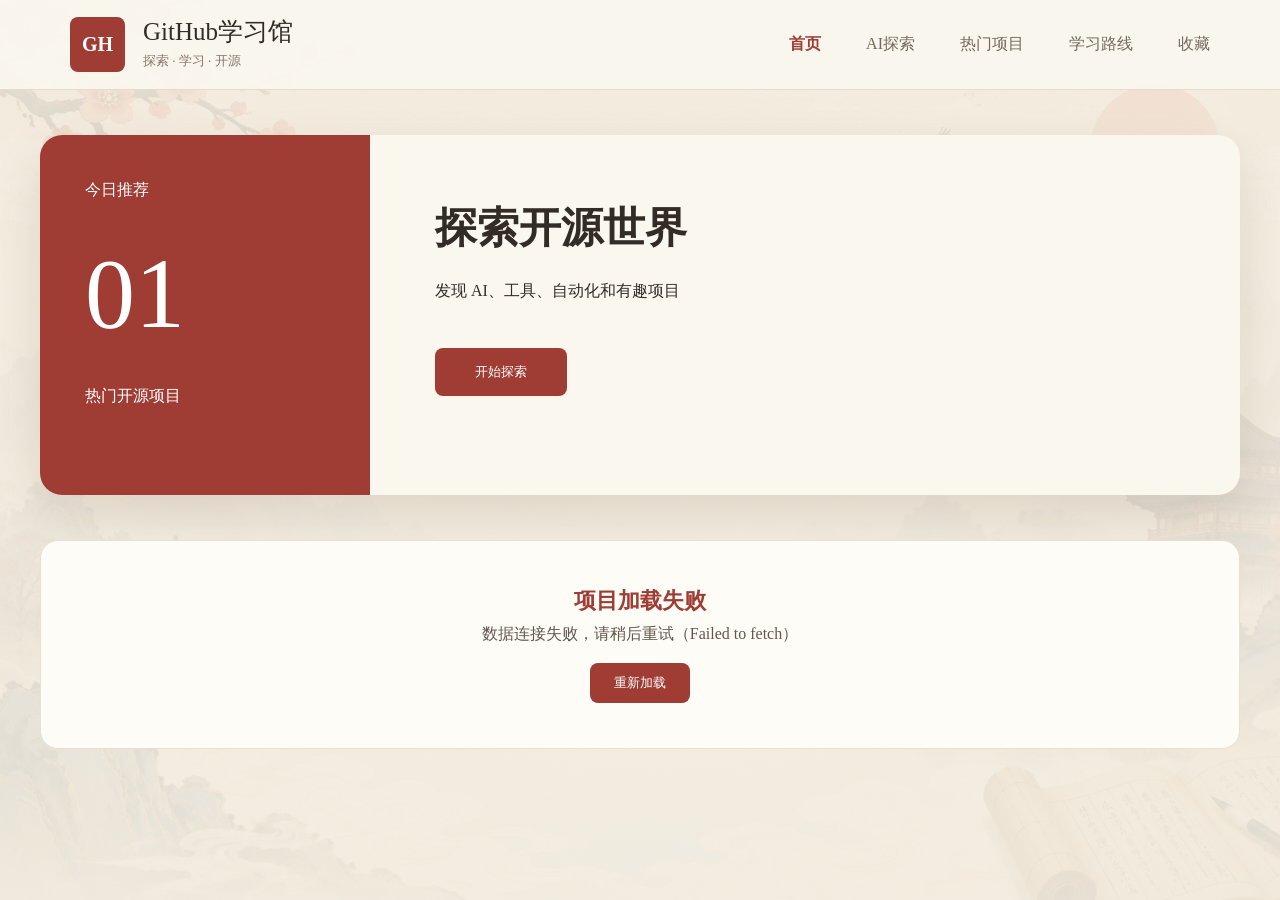
==== frontend/index.html @ 70fd228d "Add files via upload" ====
<!DOCTYPE html>
<html lang="zh-CN">

<head>

<meta charset="UTF-8">

<meta name="viewport" content="width=device-width, initial-scale=1.0">

<title>GitHub学习馆</title>

<link rel="stylesheet" href="style.css">

</head>


<body>


<header class="header">


<div class="brand">


<div class="logo">
GH
</div>


<div>

<h2>
GitHub学习馆
</h2>

<p>
探索 · 学习 · 开源
</p>

</div>


</div>





<nav>


<a class="active">
首页
</a>


<a>
AI探索
</a>



<div class="nav-menu">


<a id="hotBtn">

热门项目

</a>



<div class="dropdown">


<button onclick="filterCategory('AI')">

🤖 AI神器

</button>


<button onclick="filterCategory('Python')">

🐍 Python

</button>


<button onclick="filterCategory('Web')">

🌐 Web

</button>


<button onclick="filterCategory('工具')">

⚙️ 工具

</button>


<button onclick="filterCategory('创意')">

🎨 创意

</button>


<button onclick="showAll()">

🔥 全部

</button>



</div>


</div>




<a>
学习路线
</a>



<a>
收藏
</a>



</nav>


</header>







<!-- 推荐区域 -->


<section class="recommend">


<div class="recommend-left">


<div>

今日推荐

</div>


<div class="topic">

01

</div>


<p>
热门开源项目
</p>


</div>





<div class="recommend-right">


<h1 id="hero-title">

探索开源世界

</h1>


<p id="hero-desc">

发现 AI、工具、自动化和有趣项目

</p>



<button onclick="scrollProjects()">

开始探索

</button>


</div>


</section>









<!-- 项目 -->


<div id="projects">


加载项目中...


</div>






<script src="config.js"></script>
<script src="api-client.js"></script>
<script src="app.js"></script>


</body>

</html>
---- frontend/style.css ----
*{
box-sizing:border-box;
}


body{

margin:0;

background:

linear-gradient(
rgba(244,239,228,.88),
rgba(244,239,228,.92)
),

url("./chinese-bg.png");

background-size:cover;

background-attachment:fixed;

font-family:

"Microsoft YaHei",
serif;

color:#332b26;

}



/* 顶部 */


.header{

height:90px;

background:rgba(250,247,239,.95);

display:flex;

align-items:center;

justify-content:space-between;

padding:0 70px;

border-bottom:1px solid #e5dccb;

}




.brand{

display:flex;

align-items:center;

gap:18px;

}



.logo{

width:55px;

height:55px;

background:#9f3d35;

color:white;

display:flex;

align-items:center;

justify-content:center;

border-radius:8px;

font-weight:bold;

font-size:20px;

}




.brand h2{

margin:0;

font-size:25px;

font-weight:500;

}



.brand p{

margin:4px 0;

color:#87786a;

font-size:13px;

}





/* 导航 */


nav{

display:flex;

align-items:center;

gap:45px;

}



nav a{

text-decoration:none;

color:#75695d;

cursor:pointer;

font-size:16px;

}



nav a.active{

color:#9f3d35;

font-weight:bold;

}





/* 热门菜单 */


.nav-menu{

position:relative;

}



.dropdown{

position:absolute;

top:35px;

left:50%;

transform:translateX(-50%);

width:170px;

background:#faf7ef;

border-radius:12px;

padding:12px;

box-shadow:

0 15px 40px rgba(0,0,0,.15);

display:none;

z-index:99;

}



.nav-menu:hover .dropdown{

display:block;

}



.dropdown button{

width:100%;

border:0;

background:none;

padding:12px;

text-align:left;

cursor:pointer;

font-size:15px;

border-radius:8px;

}



.dropdown button:hover{

background:#9f3d35;

color:white;

}







/* 推荐大卡 */


.recommend{

max-width:1200px;

height:360px;

margin:45px auto;

display:flex;

background:#faf7ef;

border-radius:22px;

overflow:hidden;

box-shadow:

0 20px 50px rgba(70,40,20,.12);

}



.recommend-left{

width:330px;

background:#9f3d35;

color:white;

padding:45px;

}



.topic{

font-size:100px;

font-family:Georgia;

margin:35px 0;

}



.recommend-right{

flex:1;

padding:65px;

}



.recommend-right h1{

font-size:42px;

margin:0 0 25px;

}



.recommend-right button{

margin-top:30px;

padding:15px 40px;

background:#9f3d35;

color:white;

border:0;

border-radius:8px;

cursor:pointer;

}







/* 项目区域 */


#projects{

max-width:1200px;

margin:40px auto;

display:grid;

grid-template-columns:repeat(3,1fr);

gap:28px;

}





/* 卡片 */


.card{

height:430px;

background:rgba(255,253,248,.96);

border-radius:20px;

padding:28px;

border:1px solid #eadfce;

display:flex;

flex-direction:column;

box-shadow:

0 10px 35px rgba(70,40,20,.08);

}



.card h2{

color:#9f3d35;

font-size:24px;

margin-top:0;

}



.card h3{

font-size:17px;

margin:18px 0 8px;

}



.card p{

font-size:14px;

line-height:1.8;

color:#62574d;

height:65px;

overflow:hidden;

}





.tags{

min-height:45px;

}



.tags span{

display:inline-block;

background:#eee1cc;

padding:5px 12px;

border-radius:20px;

margin:3px;

font-size:12px;

}





.card-buttons{

margin-top:auto;

display:flex;

gap:10px;

}





.card-buttons a,

.card-buttons button{


height:42px;

flex:1;

display:flex;

align-items:center;

justify-content:center;

border-radius:8px;

text-decoration:none;

border:0;

cursor:pointer;

font-size:14px;

}



.card-buttons a{

background:#332b26;

color:white;

}



.card-buttons button{

background:#9f3d35;

color:white;

}

.card-buttons button.saved{
background:#7b6a53;
}

.state-card{
grid-column:1/-1;
background:rgba(255,253,248,.96);
border:1px solid #eadfce;
border-radius:18px;
padding:45px;
text-align:center;
color:#62574d;
}

.state-card b{display:block;font-size:22px;color:#9f3d35;margin-bottom:8px}
.state-card p{height:auto;margin:8px 0;overflow:visible}
.state-card button{border:0;background:#9f3d35;color:white;padding:11px 24px;border-radius:8px;cursor:pointer;margin-top:10px}
.state-card a{color:#9f3d35}

/* 项目详情：沿用首页颜色与卡片语言，不改变首页布局 */
.detail-container{max-width:1120px;margin:42px auto 80px;padding:0 20px}
.detail-card{background:rgba(255,253,248,.97);border:1px solid #eadfce;border-radius:22px;box-shadow:0 20px 55px rgba(70,40,20,.11);overflow:hidden}
.detail-title{padding:38px 46px;background:linear-gradient(120deg,#9f3d35,#7d302a);color:white;display:flex;align-items:flex-end;justify-content:space-between;gap:28px}
.detail-title small{font-size:12px;letter-spacing:.22em;color:#eed6c8}
.detail-title h1{font-size:38px;margin:8px 0 0;font-weight:600}
.detail-title .tags{min-height:0;text-align:right}
.detail-title .tags span{background:rgba(255,255,255,.15);color:white;border:1px solid rgba(255,255,255,.2)}
.detail-card>section{padding:30px 46px;border-bottom:1px solid #eadfce}
.detail-card section h2{font-size:20px;margin:0 0 14px;color:#43372f}
.detail-card section p,.detail-card li{font-size:14px;line-height:1.9;color:#66594e}
.detail-card ul{margin:0;padding-left:22px}
.detail-tags{display:flex;flex-wrap:wrap;gap:8px}
.detail-tags span{padding:7px 14px;border-radius:20px;background:#eee1cc;color:#745f4d;font-size:13px}
.detail-columns{display:grid;grid-template-columns:1fr 1fr;border-bottom:1px solid #eadfce}
.detail-columns section{padding:30px 46px}
.detail-columns section:first-child{border-right:1px solid #eadfce}
.guide-section{background:#f6efe2}
.section-head{display:flex;justify-content:space-between;align-items:center;gap:20px;margin-bottom:20px}
.section-head small{color:#9f3d35;letter-spacing:.18em;font-size:11px}
.section-head h2{margin:5px 0 0!important}
.section-head>span{background:#332b26;color:white;padding:8px 14px;border-radius:18px;font-size:12px}
.guide-grid{display:grid;grid-template-columns:1fr 1fr;gap:12px}
.guide-grid article{background:#fffdf8;border:1px solid #e7d9c5;border-radius:12px;padding:18px}
.guide-grid b{display:flex;align-items:center;gap:9px;color:#9f3d35;font-size:15px}
.guide-grid b i{font-style:normal;width:28px;height:28px;border-radius:50%;display:grid;place-items:center;background:#9f3d35;color:white;font-size:10px}
.guide-grid p{font-size:13px!important;line-height:1.75!important;margin:10px 0 0}
.value-section>div{display:flex;gap:12px;margin-top:18px}
.value-section>div span{padding:10px 14px;background:#eee1cc;border-radius:10px;font-size:12px;color:#66594e}
.value-section>div b{display:block;margin-top:5px;color:#9f3d35}
.detail-buttons{display:flex;justify-content:flex-end;gap:12px;padding:26px 46px}
.detail-buttons a{min-width:170px;height:46px;display:flex;align-items:center;justify-content:center;text-decoration:none;border-radius:9px;background:#332b26;color:white;font-size:14px}
.detail-buttons a.primary-link{background:#9f3d35}







/* 手机 */

@media(max-width:900px){


.header{

padding:0 20px;

}



nav{

display:none;

}



.recommend{

margin:20px;

display:block;

height:auto;

}



.recommend-left{

width:100%;

}



#projects{

grid-template-columns:1fr;

margin:20px;

}

.detail-container{margin-top:20px;padding:0 14px}
.detail-title{padding:28px 22px;display:block}
.detail-title h1{font-size:29px}
.detail-title .tags{text-align:left;margin-top:18px}
.detail-card>section,.detail-columns section{padding:24px 22px}
.detail-columns{grid-template-columns:1fr}
.detail-columns section:first-child{border-right:0;border-bottom:1px solid #eadfce}
.guide-grid{grid-template-columns:1fr}
.section-head{align-items:flex-start}
.value-section>div{display:grid;grid-template-columns:1fr 1fr}
.detail-buttons{padding:22px;display:grid;grid-template-columns:1fr}
.detail-buttons a{width:100%}


}
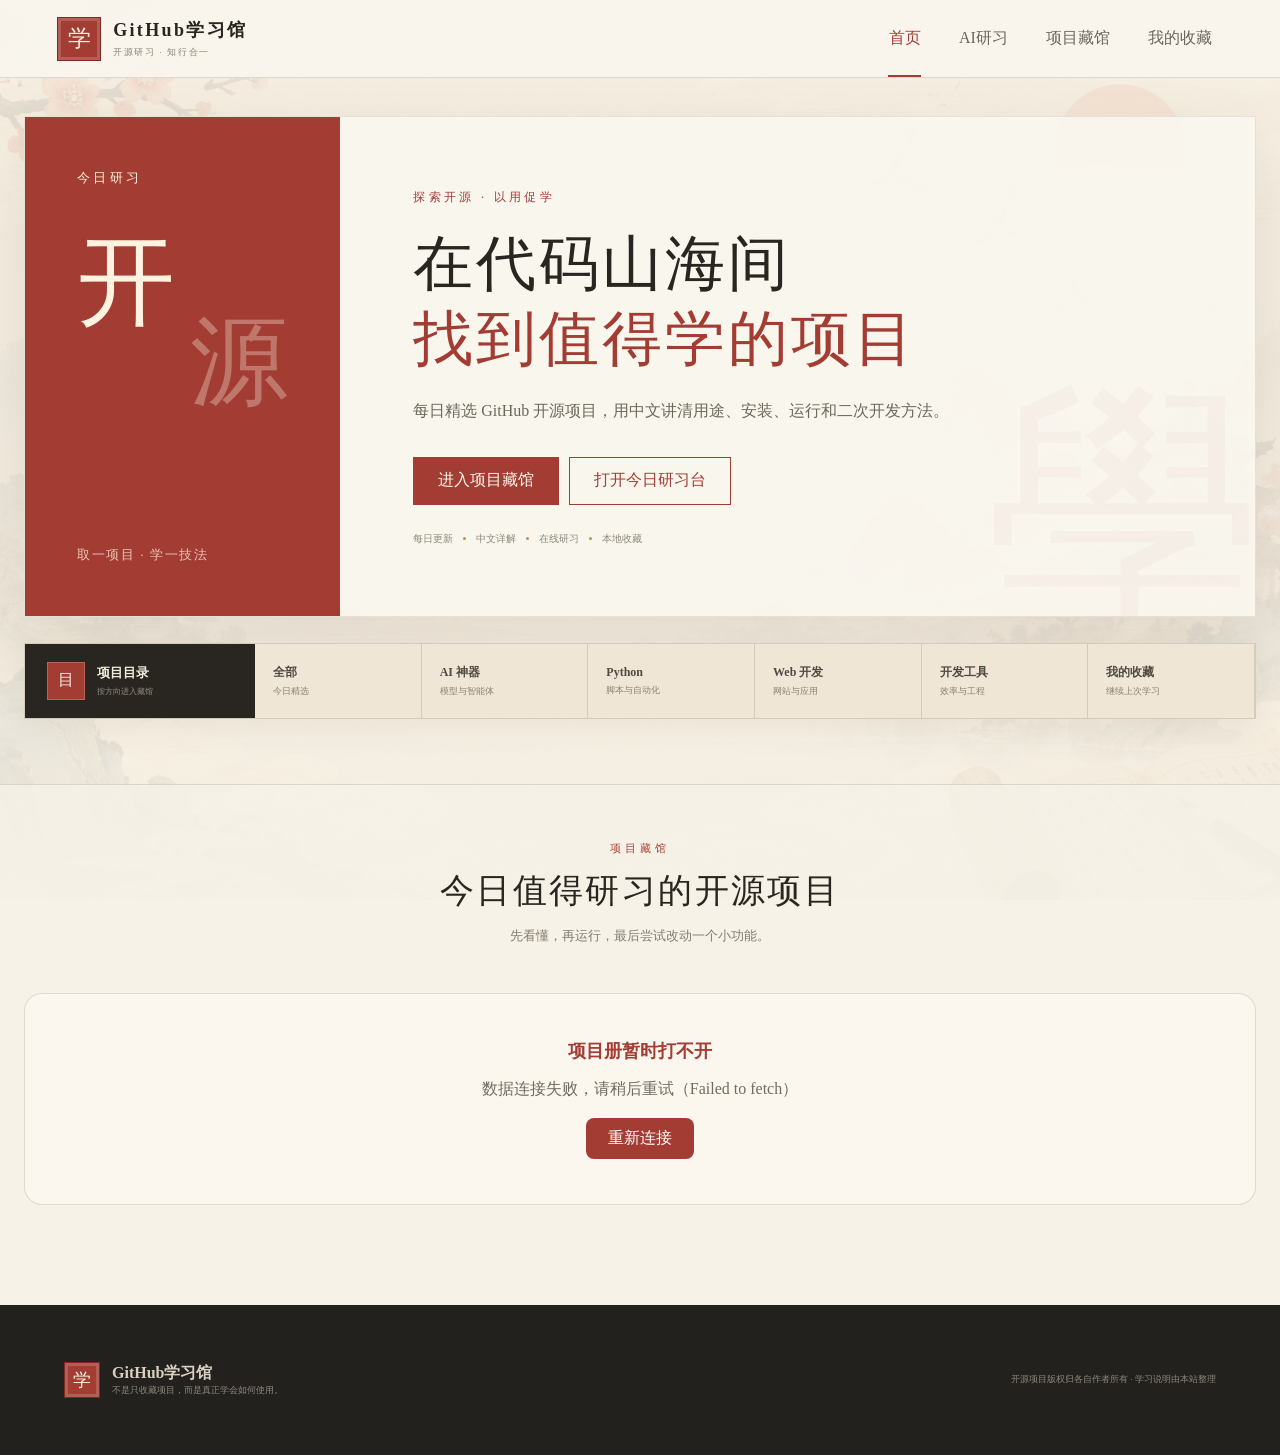
==== commit ad220c6e: "Add files via upload" ====
--- a/frontend/index.html
+++ b/frontend/index.html
@@ -1,247 +1,71 @@
 <!DOCTYPE html>
 <html lang="zh-CN">
+<head>
+  <meta charset="UTF-8">
+  <meta name="viewport" content="width=device-width,initial-scale=1,viewport-fit=cover">
+  <meta name="theme-color" content="#f5efe2">
+  <title>GitHub学习馆 · 开源研习书院</title>
+  <link rel="stylesheet" href="style.css">
+</head>
+<body class="academy-home">
+  <header class="academy-header">
+    <button class="academy-brand" onclick="window.scrollTo({top:0,behavior:'smooth'})">
+      <span class="seal">学</span><span><b>GitHub学习馆</b><small>开源研习 · 知行合一</small></span>
+    </button>
+    <nav class="academy-nav">
+      <button class="active" onclick="showAll()">首页</button>
+      <button onclick="filterCategory('AI')">AI研习</button>
+      <button onclick="scrollProjects()">项目藏馆</button>
+      <button onclick="showFavorites()">我的收藏</button>
+    </nav>
+    <button class="mobile-catalog" onclick="toggleMobileMenu()" aria-label="打开目录">☰</button>
+  </header>
+  <div class="mobile-catalog-panel" id="mobile-menu">
+    <button onclick="showAll();toggleMobileMenu(false)">全部项目</button>
+    <button onclick="filterCategory('AI');toggleMobileMenu(false)">AI 研习</button>
+    <button onclick="filterCategory('Python');toggleMobileMenu(false)">Python</button>
+    <button onclick="filterCategory('Web');toggleMobileMenu(false)">Web 开发</button>
+    <button onclick="showFavorites();toggleMobileMenu(false)">我的收藏</button>
+  </div>
 
-<head>
+  <main>
+    <section class="academy-hero">
+      <div class="hero-seal-panel"><span>今日研习</span><strong>开</strong><b>源</b><small>取一项目 · 学一技法</small></div>
+      <div class="hero-main">
+        <span class="hero-kicker">探索开源 · 以用促学</span>
+        <h1 id="hero-title">在代码山海间<br><em>找到值得学的项目</em></h1>
+        <p id="hero-desc">每日精选 GitHub 开源项目，用中文讲清用途、安装、运行和二次开发方法。</p>
+        <div class="hero-actions"><button class="primary-ink" onclick="scrollProjects()">进入项目藏馆</button><button class="paper-button" onclick="openFirstLab()">打开今日研习台</button></div>
+        <div class="hero-marks"><span>每日更新</span><i></i><span>中文详解</span><i></i><span>在线研习</span><i></i><span>本地收藏</span></div>
+      </div>
+    </section>
 
-<meta charset="UTF-8">
+    <section class="study-ribbon" aria-label="项目分类">
+      <div><span class="mini-seal">目</span><p><b>项目目录</b><small>按方向进入藏馆</small></p></div>
+      <button onclick="showAll()"><b>全部</b><small>今日精选</small></button>
+      <button onclick="filterCategory('AI')"><b>AI 神器</b><small>模型与智能体</small></button>
+      <button onclick="filterCategory('Python')"><b>Python</b><small>脚本与自动化</small></button>
+      <button onclick="filterCategory('Web')"><b>Web 开发</b><small>网站与应用</small></button>
+      <button onclick="filterCategory('工具')"><b>开发工具</b><small>效率与工程</small></button>
+      <button onclick="showFavorites()"><b>我的收藏</b><small>继续上次学习</small></button>
+    </section>
 
-<meta name="viewport" content="width=device-width, initial-scale=1.0">
+    <section class="collection-section" id="collection">
+      <header class="collection-heading"><span>项目藏馆</span><h2>今日值得研习的开源项目</h2><p id="collection-note">先看懂，再运行，最后尝试改动一个小功能。</p></header>
+      <div id="projects"><div class="state-card"><b>正在打开今日项目册…</b><p>正在连接开源数据。</p></div></div>
+    </section>
+  </main>
 
-<title>GitHub学习馆</title>
+  <footer class="academy-footer"><div><span class="seal small">学</span><p><b>GitHub学习馆</b><small>不是只收藏项目，而是真正学会如何使用。</small></p></div><p>开源项目版权归各自作者所有 · 学习说明由本站整理</p></footer>
 
-<link rel="stylesheet" href="style.css">
+  <div class="lab-backdrop" id="lab" hidden>
+    <section class="study-lab" role="dialog" aria-modal="true" aria-labelledby="lab-title">
+      <header><div><small>知行合一 · 在线研习台</small><h2 id="lab-title">项目研习</h2></div><button onclick="closeLab()" aria-label="关闭">×</button></header>
+      <nav class="lab-tabs"><button class="active" data-tab="preview" onclick="switchLabTab(this)">在线体验</button><button data-tab="guide" onclick="switchLabTab(this)">运行指南</button><button data-tab="notes" onclick="switchLabTab(this)">学习笔记</button></nav>
+      <div class="lab-body" id="lab-body"></div>
+    </section>
+  </div>
 
-</head>
-
-
-<body>
-
-
-<header class="header">
-
-
-<div class="brand">
-
-
-<div class="logo">
-GH
-</div>
-
-
-<div>
-
-<h2>
-GitHub学习馆
-</h2>
-
-<p>
-探索 · 学习 · 开源
-</p>
-
-</div>
-
-
-</div>
-
-
-
-
-
-<nav>
-
-
-<a class="active">
-首页
-</a>
-
-
-<a>
-AI探索
-</a>
-
-
-
-<div class="nav-menu">
-
-
-<a id="hotBtn">
-
-热门项目
-
-</a>
-
-
-
-<div class="dropdown">
-
-
-<button onclick="filterCategory('AI')">
-
-🤖 AI神器
-
-</button>
-
-
-<button onclick="filterCategory('Python')">
-
-🐍 Python
-
-</button>
-
-
-<button onclick="filterCategory('Web')">
-
-🌐 Web
-
-</button>
-
-
-<button onclick="filterCategory('工具')">
-
-⚙️ 工具
-
-</button>
-
-
-<button onclick="filterCategory('创意')">
-
-🎨 创意
-
-</button>
-
-
-<button onclick="showAll()">
-
-🔥 全部
-
-</button>
-
-
-
-</div>
-
-
-</div>
-
-
-
-
-<a>
-学习路线
-</a>
-
-
-
-<a>
-收藏
-</a>
-
-
-
-</nav>
-
-
-</header>
-
-
-
-
-
-
-
-<!-- 推荐区域 -->
-
-
-<section class="recommend">
-
-
-<div class="recommend-left">
-
-
-<div>
-
-今日推荐
-
-</div>
-
-
-<div class="topic">
-
-01
-
-</div>
-
-
-<p>
-热门开源项目
-</p>
-
-
-</div>
-
-
-
-
-
-<div class="recommend-right">
-
-
-<h1 id="hero-title">
-
-探索开源世界
-
-</h1>
-
-
-<p id="hero-desc">
-
-发现 AI、工具、自动化和有趣项目
-
-</p>
-
-
-
-<button onclick="scrollProjects()">
-
-开始探索
-
-</button>
-
-
-</div>
-
-
-</section>
-
-
-
-
-
-
-
-
-
-<!-- 项目 -->
-
-
-<div id="projects">
-
-
-加载项目中...
-
-
-</div>
-
-
-
-
-
-
-<script src="config.js"></script>
-<script src="api-client.js"></script>
-<script src="app.js"></script>
-
-
+  <script src="config.js"></script><script src="api-client.js"></script><script src="app.js"></script>
 </body>
-
 </html>
--- a/frontend/style.css
+++ b/frontend/style.css
@@ -1,6 +1,15 @@
 *{
 box-sizing:border-box;
 }
+
+/* V3 · 开源研习书院（首页重设计） */
+.academy-home{--academy-red:#a33d34;--academy-ink:#292621;--academy-gold:#bd8d4f;--academy-line:rgba(83,65,42,.16);background:linear-gradient(rgba(247,242,231,.88),rgba(247,242,231,.94)),url("./chinese-bg.png") center/cover fixed;color:var(--academy-ink);font-family:"Noto Serif SC","Songti SC","Microsoft YaHei",serif}.academy-home button,.academy-home textarea{font:inherit}.academy-header{height:78px;padding:0 max(4vw,28px);display:flex;align-items:center;justify-content:space-between;position:sticky;top:0;z-index:30;background:rgba(249,246,238,.93);backdrop-filter:blur(16px);border-bottom:1px solid var(--academy-line)}.academy-brand{border:0;background:none;display:flex;align-items:center;gap:12px;text-align:left;color:var(--academy-ink);cursor:pointer}.seal{width:44px;height:44px;display:grid;place-items:center;background:var(--academy-red);color:#fff3dd;border:1px solid #7f2924;box-shadow:inset 0 0 0 3px rgba(255,255,255,.17);font-size:23px}.seal.small{width:36px;height:36px;font-size:18px}.academy-brand b,.academy-brand small{display:block}.academy-brand b{font-size:18px;letter-spacing:.13em}.academy-brand small{font-size:9px;color:#8b8173;letter-spacing:.18em;margin-top:4px}.academy-nav{display:flex;gap:4px}.academy-nav button{height:77px;padding:0 17px;border:0;background:none;color:#6c665d;cursor:pointer;position:relative}.academy-nav button:hover,.academy-nav button.active{color:var(--academy-red)}.academy-nav button.active:after{content:"";position:absolute;bottom:0;left:25%;right:25%;height:2px;background:var(--academy-red)}.mobile-catalog{display:none;width:42px;height:42px;border:1px solid var(--academy-line);background:#fbf7ef;font-size:20px}.mobile-catalog-panel{display:none}
+.academy-hero{width:min(1420px,calc(100% - 48px));min-height:480px;margin:38px auto 26px;display:grid;grid-template-columns:315px minmax(0,1fr);background:rgba(250,247,239,.92);border:1px solid rgba(92,70,40,.12);box-shadow:0 24px 70px rgba(66,48,26,.12);overflow:hidden}.hero-seal-panel{background:var(--academy-red);color:#fff3e0;padding:52px;display:flex;flex-direction:column;align-items:flex-start}.hero-seal-panel>span{letter-spacing:.25em;font-size:13px}.hero-seal-panel strong,.hero-seal-panel>b{font-size:98px;font-weight:400;line-height:.82;font-family:Georgia,"Songti SC",serif}.hero-seal-panel strong{margin-top:55px}.hero-seal-panel>b{align-self:flex-end;color:rgba(255,244,224,.32)}.hero-seal-panel small{margin-top:auto;letter-spacing:.12em;color:rgba(255,244,224,.75)}.hero-main{padding:70px 8%;position:relative;overflow:hidden}.hero-main:after{content:"學";position:absolute;right:-10px;bottom:-92px;font-size:280px;color:rgba(163,61,52,.035)}.hero-kicker{color:var(--academy-red);letter-spacing:.28em;font-size:12px}.hero-main h1{font-size:clamp(39px,4.7vw,68px);font-weight:500;line-height:1.25;letter-spacing:.05em;margin:20px 0}.hero-main h1 em{font-style:normal;color:var(--academy-red)}.hero-main>p{max-width:700px;color:#6e675c;font-size:16px;line-height:1.9}.hero-actions{display:flex;gap:10px;margin-top:30px;position:relative;z-index:1}.hero-actions button{min-height:48px;padding:0 24px;cursor:pointer}.primary-ink{border:1px solid var(--academy-red);background:var(--academy-red);color:#fff8eb}.paper-button{border:1px solid var(--academy-red);background:transparent;color:var(--academy-red)}.hero-marks{display:flex;align-items:center;gap:10px;margin-top:27px;color:#8f8679;font-size:10px}.hero-marks i{width:3px;height:3px;border-radius:50%;background:var(--academy-gold)}
+.study-ribbon{width:min(1420px,calc(100% - 48px));margin:0 auto 65px;display:grid;grid-template-columns:230px repeat(6,1fr);background:#efe6d6;border:1px solid var(--academy-line);box-shadow:0 10px 35px rgba(67,48,24,.06)}.study-ribbon>div{display:flex;align-items:center;gap:12px;background:var(--academy-ink);color:#f3eadb;padding:18px 22px}.mini-seal{width:38px;height:38px;display:grid;place-items:center;background:var(--academy-red);border:1px solid #bd6258}.study-ribbon p,.study-ribbon b,.study-ribbon small{display:block;margin:0}.study-ribbon p b{font-size:13px}.study-ribbon small{font-size:8px;margin-top:4px;color:#958d81}.study-ribbon>button{border:0;border-right:1px solid var(--academy-line);background:transparent;text-align:left;padding:18px;cursor:pointer;color:#4f4a43}.study-ribbon>button:hover{background:#e5d8c5;color:var(--academy-red)}.study-ribbon>button b{font-size:12px}.study-ribbon>button small{font-size:9px;color:#8c8274}
+.collection-section{padding:25px 24px 100px;background:rgba(247,242,232,.78);border-top:1px solid var(--academy-line)}.collection-heading{text-align:center;max-width:720px;margin:28px auto 48px}.collection-heading>span{font-size:11px;color:var(--academy-red);letter-spacing:.35em}.collection-heading h2{font-weight:500;font-size:34px;letter-spacing:.07em;margin:12px 0}.collection-heading p{color:#847b6e;font-size:13px}.academy-home #projects{width:min(1280px,100%);max-width:none;margin:0 auto;display:grid;grid-template-columns:repeat(3,minmax(0,1fr));gap:18px}.project-scroll{min-width:0;display:grid;grid-template-columns:68px minmax(0,1fr);background:rgba(252,249,242,.95);border:1px solid var(--academy-line);box-shadow:0 8px 25px rgba(61,45,25,.05);transition:.22s;overflow:hidden}.project-scroll:hover{transform:translateY(-4px);border-color:rgba(163,61,52,.4)}.scroll-index{background:#2c2a25;color:#eee3d3;padding:18px 8px;text-align:center}.scroll-index span,.scroll-index small{display:block}.scroll-index span{font-size:24px;color:#d6ad6e}.scroll-index small{font-size:8px;writing-mode:vertical-rl;letter-spacing:.13em;margin:25px auto 0;color:#aaa195}.scroll-content{padding:22px 20px}.project-title{display:flex;justify-content:space-between;gap:10px}.project-title small{font-size:9px;color:var(--academy-red);letter-spacing:.13em}.project-title h3{font-size:21px;font-weight:500;margin:5px 0;overflow-wrap:anywhere}.project-title>span{font-size:10px;color:#8b7c68;white-space:nowrap}.scroll-content>p{font-size:12px;line-height:1.75;color:#6e675d;min-height:64px}.project-tags{display:flex;gap:5px;flex-wrap:wrap;margin:14px 0}.project-tags span{padding:5px 8px;background:#eee4d4;color:#756b5d;font-size:8px}.study-actions{display:grid;grid-template-columns:1.2fr 1fr 1fr 1fr;gap:5px;margin-top:18px}.study-actions a,.study-actions button{height:35px;border:1px solid var(--academy-line);background:transparent;color:#71675b;display:grid;place-items:center;text-decoration:none;font-size:10px;cursor:pointer}.study-actions .lab-open{background:var(--academy-red);border-color:var(--academy-red);color:#fff7e8}.study-actions .favorite.saved{background:#e7d7c2;color:var(--academy-red)}.academy-home .state-card{grid-column:1/-1;min-height:180px;background:#fbf7ee;border:1px solid var(--academy-line);display:grid;place-items:center;align-content:center;text-align:center;color:#746b5f}.academy-home .state-card b{font-size:18px;color:var(--academy-red)}.academy-home .state-card button{padding:10px 22px;border:0;background:var(--academy-red);color:white}.academy-footer{padding:42px max(5vw,30px);background:#22211d;color:#d9d0c2;display:flex;align-items:center;justify-content:space-between}.academy-footer>div{display:flex;align-items:center;gap:12px}.academy-footer b,.academy-footer small{display:block}.academy-footer small,.academy-footer>p{font-size:9px;color:#8f887d}
+.lab-backdrop[hidden]{display:none}.lab-backdrop{position:fixed;inset:0;z-index:100;background:rgba(25,23,19,.75);backdrop-filter:blur(7px);display:grid;place-items:center;padding:24px}.study-lab{width:min(1120px,100%);height:min(760px,92vh);background:#f8f3e9;border:1px solid #b88e54;box-shadow:0 30px 100px rgba(0,0,0,.38);display:grid;grid-template-rows:auto auto minmax(0,1fr);overflow:hidden}.study-lab>header{padding:20px 26px;background:#2a2924;color:#f3eadb;display:flex;justify-content:space-between;align-items:center}.study-lab>header small{font-size:9px;color:#aaa195;letter-spacing:.18em}.study-lab>header h2{font-weight:500;margin:5px 0 0}.study-lab>header button{width:38px;height:38px;border:1px solid #514e46;background:transparent;color:#eee5d7;font-size:27px;cursor:pointer}.lab-tabs{display:grid;grid-template-columns:repeat(3,1fr);border-bottom:1px solid var(--academy-line)}.lab-tabs button{height:48px;border:0;border-right:1px solid var(--academy-line);background:#eee5d7;color:#766d60;cursor:pointer}.lab-tabs button.active{background:var(--academy-red);color:#fff}.lab-body{min-height:0;overflow:auto;padding:18px}.preview-notice{display:flex;align-items:center;gap:12px;padding:10px 14px;background:#eee3d2;font-size:10px}.preview-notice b{color:var(--academy-red)}.preview-notice span{flex:1;color:#746c61}.preview-notice a{color:var(--academy-red)}.project-frame{width:100%;height:calc(100% - 45px);min-height:480px;border:1px solid var(--academy-line);background:white}.no-preview{height:100%;min-height:430px;display:grid;place-items:center;align-content:center;text-align:center;padding:40px}.no-preview>span{width:70px;height:70px;display:grid;place-items:center;border-radius:50%;background:var(--academy-red);color:white;font-size:33px}.no-preview h3{font-size:24px;font-weight:500}.no-preview p{max-width:620px;color:#71695e;line-height:1.8}.no-preview button,.no-preview a,.lab-links a{padding:11px 18px;margin:4px;border:1px solid var(--academy-red);background:var(--academy-red);color:white;text-decoration:none;cursor:pointer}.no-preview a{background:transparent;color:var(--academy-red)}.guide-workbench{max-width:850px;margin:auto;display:grid;gap:9px}.guide-workbench article{display:grid;grid-template-columns:30px 1fr;gap:10px;padding:16px;background:#eee5d7;border:1px solid var(--academy-line)}.guide-workbench input{width:18px;height:18px;accent-color:var(--academy-red)}.guide-workbench label small,.guide-workbench label b{display:block}.guide-workbench label small{color:var(--academy-red);font-size:9px;margin-bottom:6px}.guide-workbench label b{font-size:12px;line-height:1.7;font-weight:500}.lab-links{text-align:center;padding:15px}.notes-panel{max-width:850px;margin:auto}.notes-panel>label{display:flex;justify-content:space-between;color:var(--academy-red);margin-bottom:10px}.notes-panel label small{color:#8b8275}.notes-panel textarea{width:100%;height:390px;resize:vertical;border:1px solid var(--academy-line);background:#fffaf1;padding:20px;line-height:1.8;outline:none}.notes-panel textarea:focus{border-color:var(--academy-red)}.notes-panel>div{display:flex;align-items:center;gap:12px;margin-top:10px}.notes-panel button{padding:10px 25px;border:0;background:var(--academy-red);color:white}.notes-panel span{color:#69805e;font-size:11px}.modal-open{overflow:hidden}
+@media(max-width:1050px){.study-ribbon{grid-template-columns:190px repeat(3,1fr)}.study-ribbon>button:nth-of-type(n+4){display:none}.academy-home #projects{grid-template-columns:1fr 1fr}.academy-hero{grid-template-columns:250px 1fr}.hero-seal-panel{padding:38px}.hero-seal-panel strong,.hero-seal-panel>b{font-size:78px}}
+@media(max-width:680px){.academy-header{height:66px;padding:0 15px}.academy-brand b{font-size:15px}.academy-brand small,.academy-nav{display:none}.mobile-catalog{display:block}.mobile-catalog-panel.open{position:fixed;z-index:29;top:66px;left:0;right:0;display:grid;grid-template-columns:1fr 1fr;background:#f8f3e9;border-bottom:1px solid var(--academy-line);box-shadow:0 10px 30px rgba(44,34,22,.12);padding:10px}.mobile-catalog-panel button{height:42px;border:0;background:transparent;color:#665f55}.academy-hero{width:calc(100% - 20px);margin:18px auto;display:block;min-height:auto}.hero-seal-panel{display:none}.hero-main{padding:42px 24px}.hero-main h1{font-size:36px}.hero-main>p{font-size:13px}.hero-actions{flex-direction:column}.hero-actions button{width:100%}.hero-marks{flex-wrap:wrap}.study-ribbon{width:calc(100% - 20px);grid-template-columns:1fr 1fr;margin-bottom:35px}.study-ribbon>div{grid-column:1/-1}.study-ribbon>button{padding:14px}.study-ribbon>button:nth-of-type(n+5){display:none}.collection-section{padding:20px 10px 70px}.collection-heading{margin-bottom:30px}.collection-heading h2{font-size:26px}.academy-home #projects{grid-template-columns:1fr}.project-scroll{grid-template-columns:56px minmax(0,1fr)}.scroll-content{padding:18px 14px}.study-actions{grid-template-columns:1fr 1fr}.academy-footer{display:block;padding:30px 20px}.academy-footer>p{margin-top:20px}.lab-backdrop{padding:8px}.study-lab{height:96vh}.study-lab>header{padding:15px}.study-lab>header h2{font-size:18px}.lab-body{padding:10px}.preview-notice{align-items:flex-start;flex-wrap:wrap}.project-frame{min-height:520px;height:calc(100% - 75px)}.guide-workbench article{padding:13px}.notes-panel textarea{height:55vh}}
 
 
 body{
@@ -643,3 +652,8 @@
 
 
 }
+
+.academy-brand{text-decoration:none}
+.academy-nav a{height:77px;padding:0 17px;display:flex;align-items:center;text-decoration:none;color:#6c665d;position:relative}
+.academy-nav a:hover{color:var(--academy-red)}
+@media(max-width:680px){.detail-page .academy-nav{display:flex}.detail-page .academy-nav a{height:65px;padding:0 8px;font-size:11px}.detail-page .academy-brand small{display:none}}
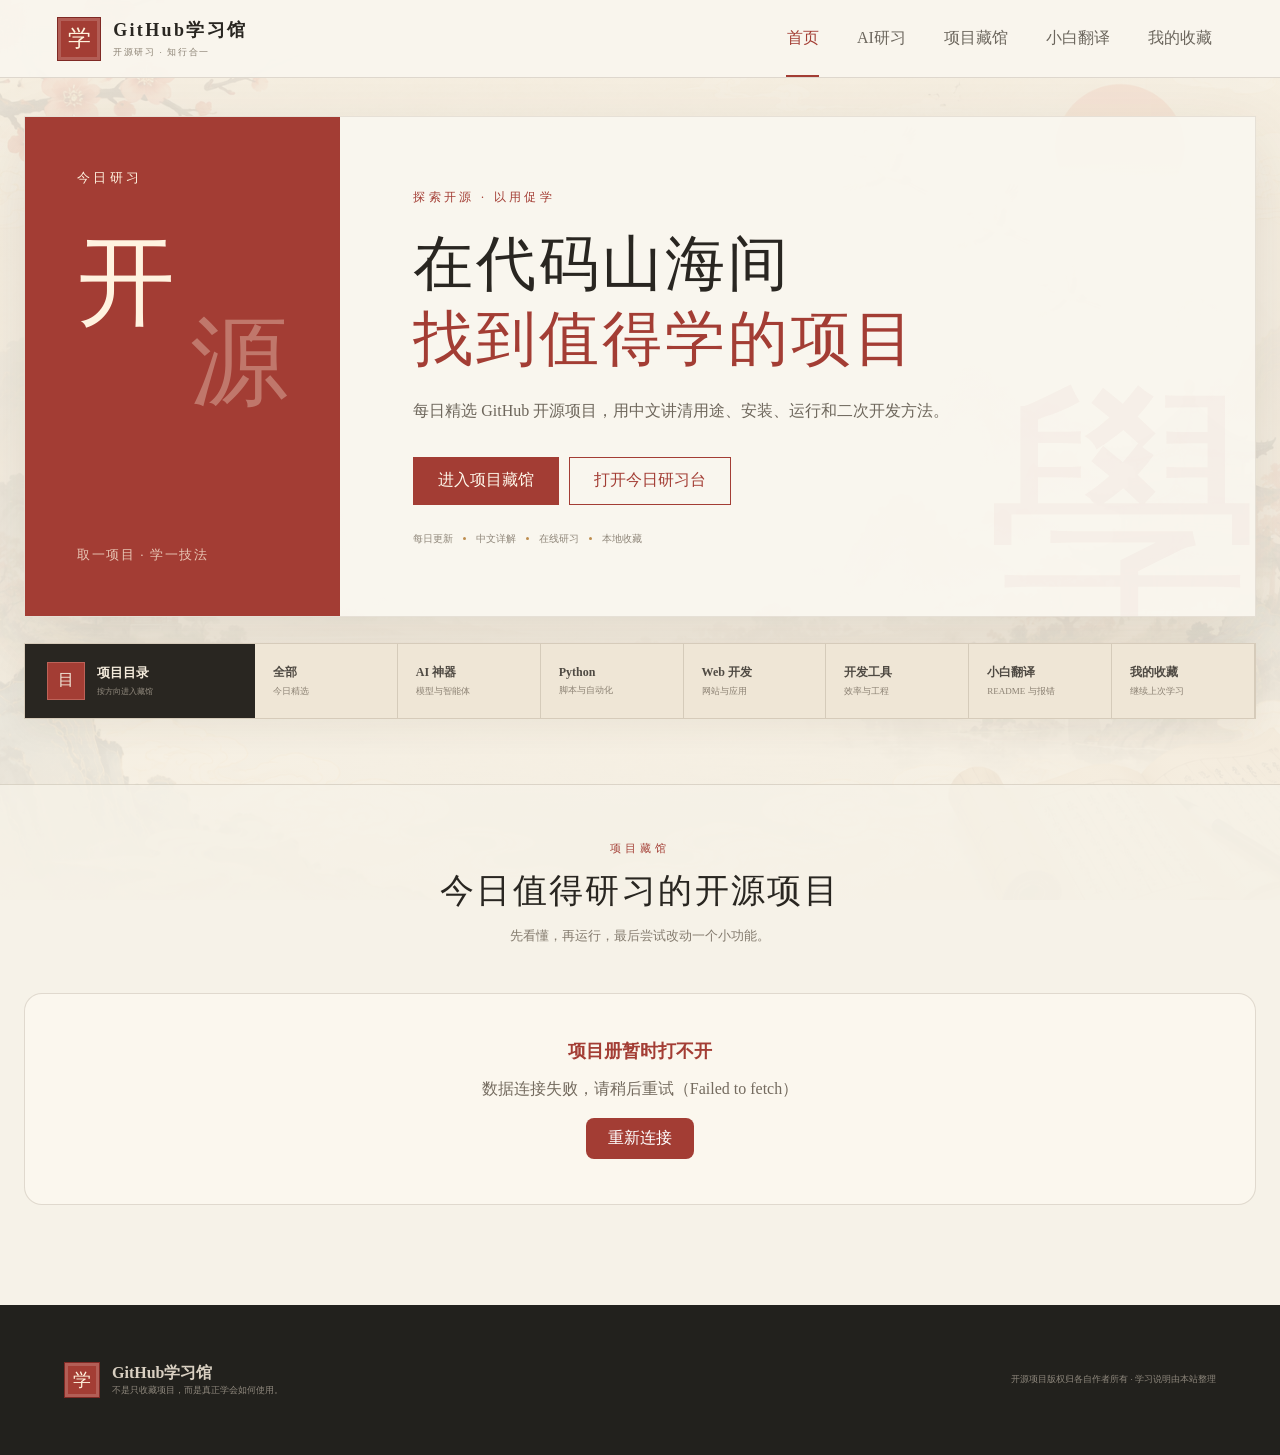
==== commit 2124a0d9: "Add files via upload" ====
--- a/frontend/index.html
+++ b/frontend/index.html
@@ -16,6 +16,7 @@
       <button class="active" onclick="showAll()">首页</button>
       <button onclick="filterCategory('AI')">AI研习</button>
       <button onclick="scrollProjects()">项目藏馆</button>
+      <button onclick="openTranslator()">小白翻译</button>
       <button onclick="showFavorites()">我的收藏</button>
     </nav>
     <button class="mobile-catalog" onclick="toggleMobileMenu()" aria-label="打开目录">☰</button>
@@ -25,6 +26,7 @@
     <button onclick="filterCategory('AI');toggleMobileMenu(false)">AI 研习</button>
     <button onclick="filterCategory('Python');toggleMobileMenu(false)">Python</button>
     <button onclick="filterCategory('Web');toggleMobileMenu(false)">Web 开发</button>
+    <button onclick="openTranslator();toggleMobileMenu(false)">小白翻译</button>
     <button onclick="showFavorites();toggleMobileMenu(false)">我的收藏</button>
   </div>
 
@@ -47,6 +49,7 @@
       <button onclick="filterCategory('Python')"><b>Python</b><small>脚本与自动化</small></button>
       <button onclick="filterCategory('Web')"><b>Web 开发</b><small>网站与应用</small></button>
       <button onclick="filterCategory('工具')"><b>开发工具</b><small>效率与工程</small></button>
+      <button onclick="openTranslator()"><b>小白翻译</b><small>README 与报错</small></button>
       <button onclick="showFavorites()"><b>我的收藏</b><small>继续上次学习</small></button>
     </section>
 
@@ -66,6 +69,17 @@
     </section>
   </div>
 
+  <div class="lab-backdrop" id="translator" hidden>
+    <section class="translator-card" role="dialog" aria-modal="true" aria-labelledby="translator-title">
+      <header><div><small>英文 README · 报错信息 · 安装说明</small><h2 id="translator-title">小白开源翻译器</h2></div><button onclick="closeTranslator()" aria-label="关闭">×</button></header>
+      <div class="translator-grid">
+        <section><label>粘贴英文 <small id="translate-count">0 / 6000</small></label><textarea id="translate-source" maxlength="6000" placeholder="Paste an English README section, error message, or installation guide here..."></textarea><div class="translator-actions"><button onclick="runTranslation()">翻译成中文</button><button class="ghost" onclick="clearTranslation()">清空</button></div></section>
+        <section><label>中文结果 <small>技术命令请保持原样执行</small></label><div class="translation-result" id="translation-result"><div class="translation-empty">翻译后，这里会同时显示中文内容和开源术语解释。</div></div></section>
+      </div>
+      <footer>临时翻译内容不会保存，关闭后自动清除。密码、Token 和私钥请勿粘贴。</footer>
+    </section>
+  </div>
+
   <script src="config.js"></script><script src="api-client.js"></script><script src="app.js"></script>
 </body>
 </html>
--- a/frontend/style.css
+++ b/frontend/style.css
@@ -657,3 +657,8 @@
 .academy-nav a{height:77px;padding:0 17px;display:flex;align-items:center;text-decoration:none;color:#6c665d;position:relative}
 .academy-nav a:hover{color:var(--academy-red)}
 @media(max-width:680px){.detail-page .academy-nav{display:flex}.detail-page .academy-nav a{height:65px;padding:0 8px;font-size:11px}.detail-page .academy-brand small{display:none}}
+
+/* 小白翻译器与临时预览会话 */
+@media(min-width:1051px){.study-ribbon{grid-template-columns:230px repeat(7,1fr)}}
+.translator-card{width:min(1180px,100%);max-height:92vh;display:grid;grid-template-rows:auto minmax(0,1fr) auto;background:#f8f3e9;border:1px solid #b88e54;box-shadow:0 30px 100px rgba(0,0,0,.38);overflow:hidden}.translator-card>header{padding:20px 26px;background:#2a2924;color:#f3eadb;display:flex;justify-content:space-between;align-items:center}.translator-card>header small{font-size:9px;color:#aaa195;letter-spacing:.15em}.translator-card>header h2{font-weight:500;margin:5px 0 0}.translator-card>header button{width:38px;height:38px;border:1px solid #514e46;background:transparent;color:#eee5d7;font-size:27px;cursor:pointer}.translator-grid{display:grid;grid-template-columns:1fr 1fr;min-height:520px;overflow:auto}.translator-grid>section{padding:22px;min-width:0}.translator-grid>section:first-child{border-right:1px solid var(--academy-line)}.translator-grid label{display:flex;justify-content:space-between;color:var(--academy-red);font-size:13px;margin-bottom:10px}.translator-grid label small{font-size:9px;color:#8c8377}.translator-grid textarea{width:100%;height:390px;resize:none;padding:17px;border:1px solid var(--academy-line);background:#fffaf1;outline:none;font-family:ui-monospace,SFMono-Regular,Consolas,monospace;font-size:12px;line-height:1.7}.translator-grid textarea:focus{border-color:var(--academy-red)}.translator-actions{display:flex;gap:8px;margin-top:10px}.translator-actions button{min-height:42px;padding:0 22px;border:1px solid var(--academy-red);background:var(--academy-red);color:white;cursor:pointer}.translator-actions button.ghost{background:transparent;color:var(--academy-red)}.translation-result{height:442px;overflow:auto;border:1px solid var(--academy-line);background:#fffaf1;padding:18px}.translation-empty{height:100%;display:grid;place-items:center;text-align:center;color:#9a9185;font-size:12px;line-height:1.8}.error-text{color:var(--academy-red)}.translated-copy{font-size:13px;line-height:1.9;color:#514b43;white-space:normal}.glossary{display:grid;gap:6px;margin-top:20px;padding-top:16px;border-top:1px solid var(--academy-line)}.glossary>b{font-size:11px;color:var(--academy-red)}.glossary span{display:grid;grid-template-columns:140px 1fr;gap:8px;padding:8px;background:#eee5d7;font-size:10px}.glossary code{color:var(--academy-red)}.translator-card>footer{padding:11px 22px;background:#eee5d7;color:#8b8275;font-size:9px;text-align:center}
+@media(max-width:680px){.translator-card{height:96vh}.translator-card>header{padding:15px}.translator-card>header h2{font-size:18px}.translator-grid{grid-template-columns:1fr;min-height:0}.translator-grid>section{padding:13px}.translator-grid>section:first-child{border-right:0;border-bottom:1px solid var(--academy-line)}.translator-grid textarea{height:220px}.translation-result{height:270px}.glossary span{grid-template-columns:100px 1fr}.translator-card>footer{font-size:8px}}
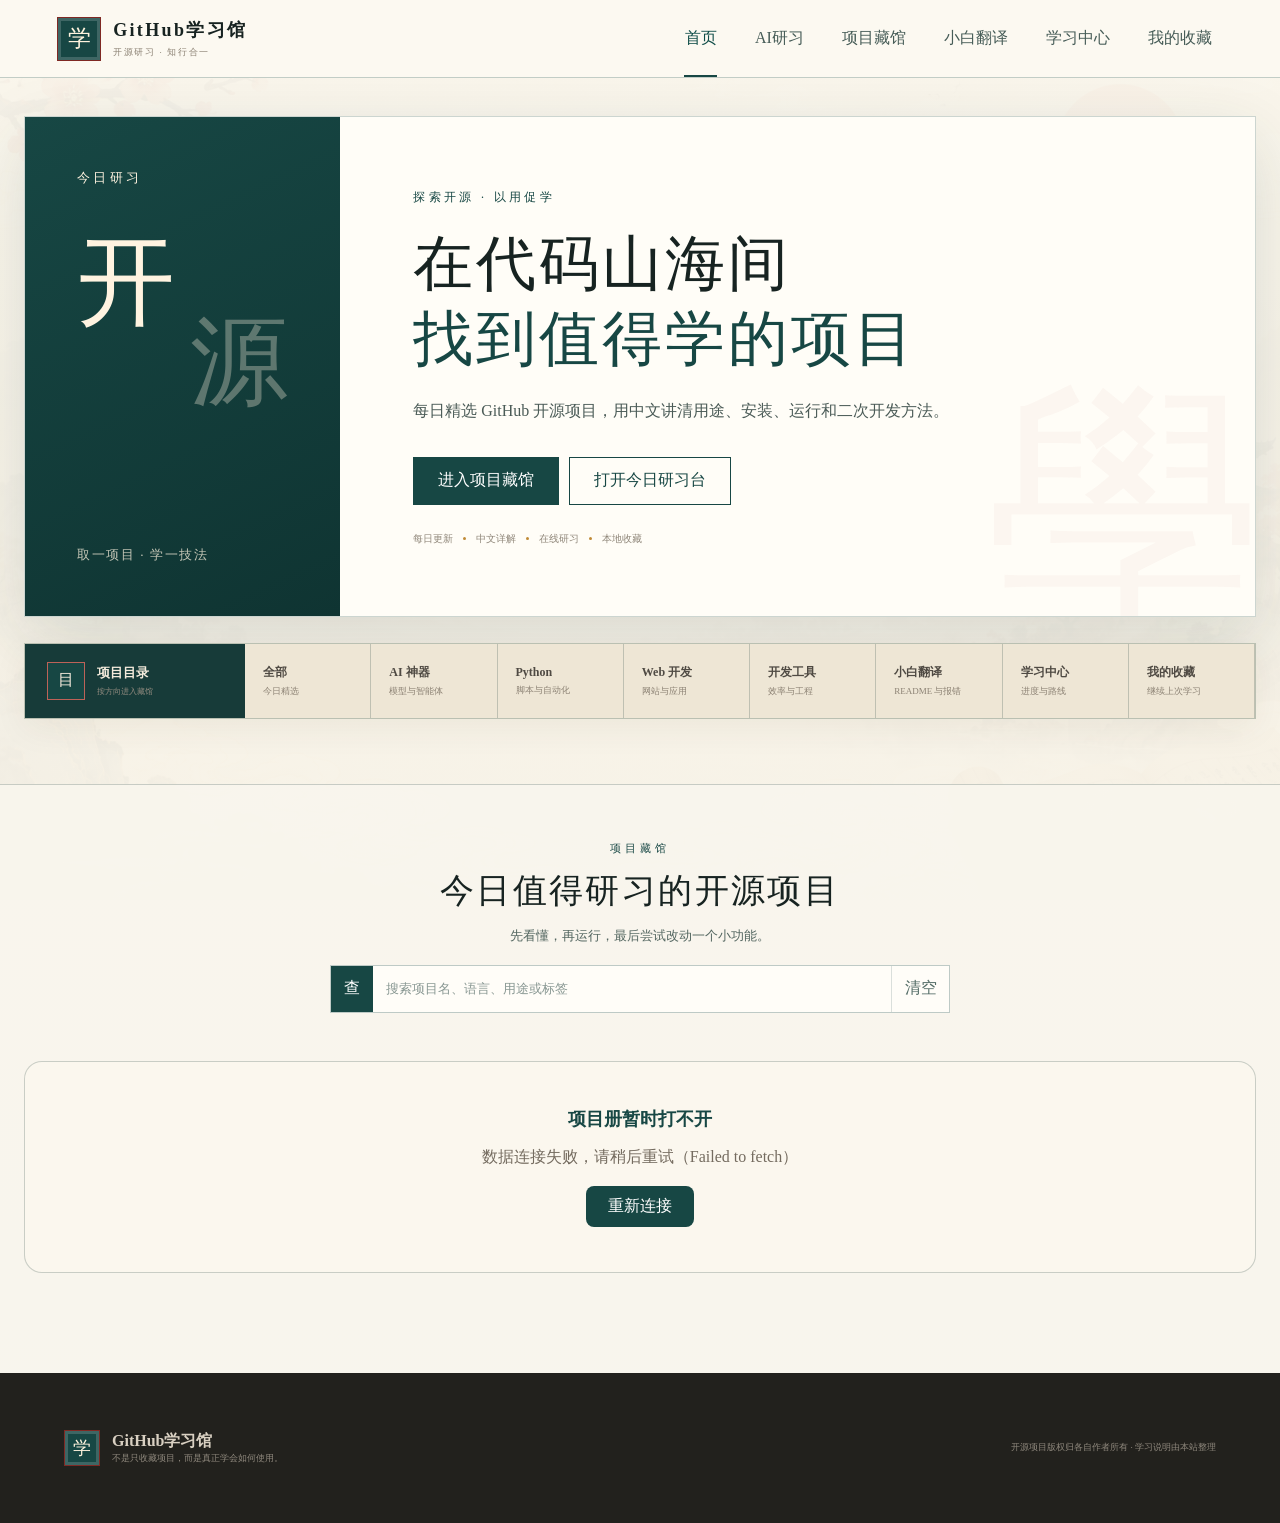
==== commit e15ecfed: "Add files via upload" ====
--- a/frontend/index.html
+++ b/frontend/index.html
@@ -17,6 +17,7 @@
       <button onclick="filterCategory('AI')">AI研习</button>
       <button onclick="scrollProjects()">项目藏馆</button>
       <button onclick="openTranslator()">小白翻译</button>
+      <button onclick="openLearningCenter()">学习中心</button>
       <button onclick="showFavorites()">我的收藏</button>
     </nav>
     <button class="mobile-catalog" onclick="toggleMobileMenu()" aria-label="打开目录">☰</button>
@@ -27,6 +28,7 @@
     <button onclick="filterCategory('Python');toggleMobileMenu(false)">Python</button>
     <button onclick="filterCategory('Web');toggleMobileMenu(false)">Web 开发</button>
     <button onclick="openTranslator();toggleMobileMenu(false)">小白翻译</button>
+    <button onclick="openLearningCenter();toggleMobileMenu(false)">学习中心</button>
     <button onclick="showFavorites();toggleMobileMenu(false)">我的收藏</button>
   </div>
 
@@ -50,11 +52,12 @@
       <button onclick="filterCategory('Web')"><b>Web 开发</b><small>网站与应用</small></button>
       <button onclick="filterCategory('工具')"><b>开发工具</b><small>效率与工程</small></button>
       <button onclick="openTranslator()"><b>小白翻译</b><small>README 与报错</small></button>
+      <button onclick="openLearningCenter()"><b>学习中心</b><small>进度与路线</small></button>
       <button onclick="showFavorites()"><b>我的收藏</b><small>继续上次学习</small></button>
     </section>
 
     <section class="collection-section" id="collection">
-      <header class="collection-heading"><span>项目藏馆</span><h2>今日值得研习的开源项目</h2><p id="collection-note">先看懂，再运行，最后尝试改动一个小功能。</p></header>
+      <header class="collection-heading"><span>项目藏馆</span><h2>今日值得研习的开源项目</h2><p id="collection-note">先看懂，再运行，最后尝试改动一个小功能。</p><label class="project-search"><span>查</span><input id="project-search" type="search" placeholder="搜索项目名、语言、用途或标签" oninput="searchProjects(this.value)"><button onclick="clearProjectSearch()" type="button">清空</button></label></header>
       <div id="projects"><div class="state-card"><b>正在打开今日项目册…</b><p>正在连接开源数据。</p></div></div>
     </section>
   </main>
@@ -64,7 +67,7 @@
   <div class="lab-backdrop" id="lab" hidden>
     <section class="study-lab" role="dialog" aria-modal="true" aria-labelledby="lab-title">
       <header><div><small>知行合一 · 在线研习台</small><h2 id="lab-title">项目研习</h2></div><button onclick="closeLab()" aria-label="关闭">×</button></header>
-      <nav class="lab-tabs"><button class="active" data-tab="preview" onclick="switchLabTab(this)">在线体验</button><button data-tab="guide" onclick="switchLabTab(this)">运行指南</button><button data-tab="notes" onclick="switchLabTab(this)">学习笔记</button></nav>
+      <nav class="lab-tabs"><button class="active" data-tab="preview" onclick="switchLabTab(this)">在线体验</button><button data-tab="readme" onclick="switchLabTab(this)">README 导学</button><button data-tab="guide" onclick="switchLabTab(this)">运行指南</button><button data-tab="notes" onclick="switchLabTab(this)">学习笔记</button></nav>
       <div class="lab-body" id="lab-body"></div>
     </section>
   </div>
@@ -73,10 +76,18 @@
     <section class="translator-card" role="dialog" aria-modal="true" aria-labelledby="translator-title">
       <header><div><small>英文 README · 报错信息 · 安装说明</small><h2 id="translator-title">小白开源翻译器</h2></div><button onclick="closeTranslator()" aria-label="关闭">×</button></header>
       <div class="translator-grid">
-        <section><label>粘贴英文 <small id="translate-count">0 / 6000</small></label><textarea id="translate-source" maxlength="6000" placeholder="Paste an English README section, error message, or installation guide here..."></textarea><div class="translator-actions"><button onclick="runTranslation()">翻译成中文</button><button class="ghost" onclick="clearTranslation()">清空</button></div></section>
+        <section><label>粘贴英文或报错 <small id="translate-count">0 / 8000</small></label><textarea id="translate-source" maxlength="8000" placeholder="可粘贴英文 README、安装说明或完整报错信息…"></textarea><div class="translator-actions"><button onclick="runTranslation()">英文翻译</button><button onclick="runDiagnosis()">报错诊断</button><button class="ghost" onclick="clearTranslation()">清空</button></div></section>
         <section><label>中文结果 <small>技术命令请保持原样执行</small></label><div class="translation-result" id="translation-result"><div class="translation-empty">翻译后，这里会同时显示中文内容和开源术语解释。</div></div></section>
       </div>
-      <footer>临时翻译内容不会保存，关闭后自动清除。密码、Token 和私钥请勿粘贴。</footer>
+      <footer>临时内容不会保存，关闭后自动清除。密码、Token 和私钥请勿粘贴。</footer>
+    </section>
+  </div>
+
+  <div class="lab-backdrop" id="learning-center" hidden>
+    <section class="learning-center-card" role="dialog" aria-modal="true" aria-labelledby="learning-title">
+      <header><div><small>我的开源研习记录</small><h2 id="learning-title">学习中心</h2></div><button onclick="closeLearningCenter()" aria-label="关闭">×</button></header>
+      <div id="learning-center-body" class="learning-center-body"></div>
+      <footer><span>所有进度只保存在当前浏览器</span><button onclick="clearLearningProgress()">清除学习进度</button></footer>
     </section>
   </div>
 
--- a/frontend/style.css
+++ b/frontend/style.css
@@ -662,3 +662,22 @@
 @media(min-width:1051px){.study-ribbon{grid-template-columns:230px repeat(7,1fr)}}
 .translator-card{width:min(1180px,100%);max-height:92vh;display:grid;grid-template-rows:auto minmax(0,1fr) auto;background:#f8f3e9;border:1px solid #b88e54;box-shadow:0 30px 100px rgba(0,0,0,.38);overflow:hidden}.translator-card>header{padding:20px 26px;background:#2a2924;color:#f3eadb;display:flex;justify-content:space-between;align-items:center}.translator-card>header small{font-size:9px;color:#aaa195;letter-spacing:.15em}.translator-card>header h2{font-weight:500;margin:5px 0 0}.translator-card>header button{width:38px;height:38px;border:1px solid #514e46;background:transparent;color:#eee5d7;font-size:27px;cursor:pointer}.translator-grid{display:grid;grid-template-columns:1fr 1fr;min-height:520px;overflow:auto}.translator-grid>section{padding:22px;min-width:0}.translator-grid>section:first-child{border-right:1px solid var(--academy-line)}.translator-grid label{display:flex;justify-content:space-between;color:var(--academy-red);font-size:13px;margin-bottom:10px}.translator-grid label small{font-size:9px;color:#8c8377}.translator-grid textarea{width:100%;height:390px;resize:none;padding:17px;border:1px solid var(--academy-line);background:#fffaf1;outline:none;font-family:ui-monospace,SFMono-Regular,Consolas,monospace;font-size:12px;line-height:1.7}.translator-grid textarea:focus{border-color:var(--academy-red)}.translator-actions{display:flex;gap:8px;margin-top:10px}.translator-actions button{min-height:42px;padding:0 22px;border:1px solid var(--academy-red);background:var(--academy-red);color:white;cursor:pointer}.translator-actions button.ghost{background:transparent;color:var(--academy-red)}.translation-result{height:442px;overflow:auto;border:1px solid var(--academy-line);background:#fffaf1;padding:18px}.translation-empty{height:100%;display:grid;place-items:center;text-align:center;color:#9a9185;font-size:12px;line-height:1.8}.error-text{color:var(--academy-red)}.translated-copy{font-size:13px;line-height:1.9;color:#514b43;white-space:normal}.glossary{display:grid;gap:6px;margin-top:20px;padding-top:16px;border-top:1px solid var(--academy-line)}.glossary>b{font-size:11px;color:var(--academy-red)}.glossary span{display:grid;grid-template-columns:140px 1fr;gap:8px;padding:8px;background:#eee5d7;font-size:10px}.glossary code{color:var(--academy-red)}.translator-card>footer{padding:11px 22px;background:#eee5d7;color:#8b8275;font-size:9px;text-align:center}
 @media(max-width:680px){.translator-card{height:96vh}.translator-card>header{padding:15px}.translator-card>header h2{font-size:18px}.translator-grid{grid-template-columns:1fr;min-height:0}.translator-grid>section{padding:13px}.translator-grid>section:first-child{border-right:0;border-bottom:1px solid var(--academy-line)}.translator-grid textarea{height:220px}.translation-result{height:270px}.glossary span{grid-template-columns:100px 1fr}.translator-card>footer{font-size:8px}}
+
+/* 黛青书院高对比配色 */
+.academy-home{--academy-red:#174744;--academy-ink:#172321;--academy-gold:#c08a36;--academy-line:rgba(26,58,53,.22);background:linear-gradient(rgba(250,247,238,.96),rgba(246,241,229,.97)),url("./chinese-bg.png") center/cover fixed;color:#172321}.academy-header{background:rgba(252,249,241,.97);border-bottom-color:rgba(23,71,68,.25)}.academy-nav button,.academy-nav a{color:#465c57}.academy-nav button:hover,.academy-nav button.active,.academy-nav a:hover{color:#0f4d48}.academy-hero{background:#fffdf7;border-color:rgba(23,71,68,.22);box-shadow:0 22px 65px rgba(26,55,49,.14)}.hero-seal-panel{background:linear-gradient(155deg,#174744,#0f3432)}.hero-main>p,.scroll-content>p{color:#4b5b57}.study-ribbon{background:#eee6d5;border-color:rgba(23,71,68,.24)}.study-ribbon>div,.scroll-index,.study-lab>header,.translator-card>header{background:#173b39}.project-scroll{background:#fffdf8;border-color:rgba(23,71,68,.22);box-shadow:0 9px 28px rgba(26,55,49,.09)}.project-scroll:hover{border-color:#174744;box-shadow:0 16px 38px rgba(26,55,49,.16)}.project-tags span,.guide-workbench article,.glossary span{background:#e7eee9;color:#354d48}.study-actions a,.study-actions button{border-color:rgba(23,71,68,.28);color:#294b47;font-weight:600}.study-actions .lab-open,.translator-actions button,.notes-panel button,.lab-tabs button.active,.primary-ink{background:#174744;border-color:#174744;color:#fff}.paper-button{border-color:#174744;color:#174744;background:#fffdf7}.collection-section{background:rgba(249,246,237,.94)}.collection-heading p{color:#536660}.preview-notice{background:#e4ede8;color:#314c47}.translation-result,.translator-grid textarea,.notes-panel textarea{background:#fffef9;border-color:rgba(23,71,68,.25)}
+
+/* README 小白导学 */
+.lab-tabs{grid-template-columns:repeat(4,1fr)}.readme-loading{min-height:420px;display:grid;place-items:center;align-content:center;text-align:center;color:#5e716c}.readme-loading b{color:var(--academy-red);font-size:18px}.readme-guide{max-width:900px;margin:auto;display:grid;gap:10px}.readme-overview{display:grid;grid-template-columns:58px 1fr;background:#173b39;color:#f2eadc;padding:18px}.readme-overview>span{font-size:28px;color:#d2a758}.readme-overview small{color:#a9b5b1;font-size:9px}.readme-overview h3{margin:5px 0;font-size:23px}.readme-overview p{margin:0;color:#c4ceca;font-size:11px;line-height:1.75}.readme-columns{display:grid;grid-template-columns:1fr 1fr;gap:8px}.readme-columns article,.readme-commands,.readme-map,.beginner-tasks{padding:15px;background:#e7eee9;border:1px solid rgba(23,71,68,.18)}.readme-columns b,.readme-commands>b,.readme-map>b,.beginner-tasks>b{color:#174744;font-size:11px}.readme-columns p,.readme-commands>p{font-size:10px;line-height:1.75;color:#465a55}.readme-commands{display:grid;gap:7px}.readme-commands>div{display:grid;grid-template-columns:28px minmax(0,1fr) 48px;align-items:stretch;background:#202b29;color:#e8efeb}.readme-commands>div>span{display:grid;place-items:center;background:#174744;color:white;font-size:9px}.readme-commands pre{margin:0;padding:10px;overflow:auto;font-size:10px}.readme-commands button{border:0;border-left:1px solid #43514e;background:transparent;color:#d3aa62;font-size:9px;cursor:pointer}.readme-map>div{display:flex;flex-wrap:wrap;gap:5px;margin-top:9px}.readme-map span{padding:5px 8px;background:#fffdf7;border:1px solid rgba(23,71,68,.15);font-size:8px;color:#4b5d58}.beginner-tasks{display:grid;gap:8px}.beginner-tasks label{font-size:10px;color:#425651}.beginner-tasks input{accent-color:#174744}.readme-actions{display:flex;justify-content:center;gap:8px;padding:8px}.readme-actions button,.readme-actions a{padding:11px 18px;border:1px solid #174744;background:#174744;color:#fff;text-decoration:none;font-size:10px;cursor:pointer}.readme-actions a{background:transparent;color:#174744}
+@media(max-width:680px){.lab-tabs button{font-size:9px}.readme-columns{grid-template-columns:1fr}.readme-overview{grid-template-columns:40px 1fr;padding:14px}.readme-commands>div{grid-template-columns:24px minmax(0,1fr) 42px}.readme-actions{display:grid;grid-template-columns:1fr}.readme-actions button,.readme-actions a{text-align:center}}
+
+/* 个人学习中心 */
+@media(min-width:1051px){.study-ribbon{grid-template-columns:220px repeat(8,1fr)}}.guide-progress,.overall-progress{max-width:850px;margin:0 auto 10px;padding:12px 14px;background:#e7eee9}.guide-progress span,.overall-progress span{display:flex;justify-content:space-between;font-size:10px;color:#435a55}.guide-progress i,.overall-progress i,.recent-learning article>i{display:block;height:6px;margin-top:7px;background:#cbd8d2;overflow:hidden}.guide-progress em,.overall-progress em,.recent-learning article>i em{display:block;height:100%;background:linear-gradient(90deg,#c08a36,#174744)}.learning-center-card{width:min(1060px,100%);height:min(780px,92vh);display:grid;grid-template-rows:auto minmax(0,1fr) auto;background:#f8f3e9;border:1px solid #b88e54;box-shadow:0 30px 100px rgba(0,0,0,.38);overflow:hidden}.learning-center-card>header{padding:20px 26px;background:#173b39;color:#f3eadb;display:flex;justify-content:space-between;align-items:center}.learning-center-card>header small{font-size:9px;color:#a7b4b0;letter-spacing:.15em}.learning-center-card>header h2{font-weight:500;margin:5px 0 0}.learning-center-card>header button{width:38px;height:38px;border:1px solid #55716c;background:transparent;color:#eee5d7;font-size:27px;cursor:pointer}.learning-center-body{overflow:auto;padding:20px}.study-summary{display:grid;grid-template-columns:repeat(4,1fr);gap:8px}.study-summary article{padding:17px;background:#173b39;color:#f0e8db;text-align:center}.study-summary strong,.study-summary span{display:block}.study-summary strong{font-size:30px;color:#d2a758;font-weight:500}.study-summary span{font-size:9px;color:#aab6b2;margin-top:5px}.overall-progress{max-width:none;margin:10px 0 15px}.learning-roadmap,.recent-learning{padding:16px;background:#fffdf8;border:1px solid rgba(23,71,68,.18)}.learning-roadmap h3,.recent-learning h3{font-size:14px;color:#174744;margin:0 0 12px}.learning-roadmap{display:grid;grid-template-columns:repeat(5,1fr);gap:7px}.learning-roadmap h3{grid-column:1/-1}.learning-roadmap article{min-width:0;padding:12px;background:#eef2ec;border:1px solid #d4ded8}.learning-roadmap article>span{width:25px;height:25px;display:grid;place-items:center;border-radius:50%;background:#9aa9a4;color:white;font-size:10px;margin-bottom:8px}.learning-roadmap article.done>span{background:#174744}.learning-roadmap b,.learning-roadmap small{display:block}.learning-roadmap b{font-size:11px}.learning-roadmap small{font-size:8px;line-height:1.55;color:#6d7d78;margin-top:5px}.recent-learning{margin-top:10px}.recent-learning article{display:grid;grid-template-columns:minmax(140px,1.5fr) minmax(100px,1fr) 38px 48px;gap:10px;align-items:center;padding:10px;border-top:1px solid rgba(23,71,68,.12)}.recent-learning article b,.recent-learning article small{display:block}.recent-learning article b{font-size:11px;overflow-wrap:anywhere}.recent-learning article small{font-size:8px;color:#788681;margin-top:3px}.recent-learning article>i{margin:0}.recent-learning article>span{font-size:9px;color:#174744}.recent-learning article>button,.recent-learning article>a{height:30px;border:1px solid #174744;background:#174744;color:white;text-decoration:none;display:grid;place-items:center;font-size:9px;cursor:pointer}.learning-empty{padding:45px;text-align:center;color:#798681;font-size:11px}.learning-center-card>footer{padding:11px 20px;background:#e7eee9;display:flex;justify-content:space-between;align-items:center;color:#697974;font-size:9px}.learning-center-card>footer button{border:0;background:transparent;color:#8c514b;font-size:9px;cursor:pointer}
+@media(max-width:680px){.learning-center-card{height:96vh}.learning-center-card>header{padding:15px}.learning-center-body{padding:10px}.study-summary{grid-template-columns:1fr 1fr}.learning-roadmap{grid-template-columns:1fr}.learning-roadmap h3{grid-column:auto}.learning-roadmap article{display:grid;grid-template-columns:30px 1fr;gap:8px}.learning-roadmap article>span{margin:0}.recent-learning article{grid-template-columns:minmax(120px,1fr) 35px 44px}.recent-learning article>i{display:none}.learning-center-card>footer{gap:12px}.learning-center-card>footer span{max-width:60%}}
+
+/* 在线运行检测与超时处理 */
+.runtime-checking{min-height:430px;display:grid;place-items:center;align-content:center;text-align:center;color:#5e716c}.runtime-checking>span{width:64px;height:64px;display:grid;place-items:center;border-radius:50%;background:#174744;color:#fff;font-size:25px;animation:runtime-pulse 1.4s ease-in-out infinite}.runtime-checking b{font-size:17px;color:#174744;margin-top:16px}.runtime-checking p{max-width:560px;font-size:10px;line-height:1.7}.runtime-slow[hidden]{display:none}.runtime-slow{display:grid;grid-template-columns:auto minmax(0,1fr) auto auto;gap:10px;align-items:center;padding:10px 13px;background:#fff0d5;border:1px solid #d7a654;color:#66533a;font-size:9px}.runtime-slow b{color:#8b5d20}.runtime-slow a,.runtime-slow button{border:0;background:#174744;color:#fff;padding:7px 10px;text-decoration:none;font-size:9px;cursor:pointer}.runtime-rejected p{max-width:700px}.runtime-rejected>span{background:#6d7c78}@keyframes runtime-pulse{50%{transform:scale(.92);opacity:.72}}
+@media(max-width:680px){.runtime-slow{grid-template-columns:1fr 1fr}.runtime-slow span{grid-column:1/-1}.runtime-slow a,.runtime-slow button{text-align:center}.runtime-checking{min-height:360px;padding:25px}}
+
+/* 上线版：项目搜索与小白报错诊断 */
+.project-search{height:48px;max-width:620px;margin:20px auto 0;display:grid;grid-template-columns:42px minmax(0,1fr) 58px;align-items:center;background:#fffdf8;border:1px solid rgba(23,71,68,.28);text-align:left}.project-search>span{height:100%;display:grid;place-items:center;background:#174744;color:white}.project-search input{height:100%;min-width:0;border:0;background:transparent;padding:0 13px;outline:none;color:#223b37}.project-search input::placeholder{color:#889792}.project-search button{height:100%;border:0;border-left:1px solid rgba(23,71,68,.16);background:transparent;color:#536c66;cursor:pointer}.project-search:focus-within{border-color:#174744;box-shadow:0 0 0 3px rgba(23,71,68,.08)}.diagnosis-result>span{display:inline-block;padding:5px 9px;background:#e7eee9;color:#174744;font-size:9px}.diagnosis-result h3{font-size:22px;color:#174744;margin:10px 0}.diagnosis-result blockquote{margin:10px 0;padding:11px 13px;background:#202b29;color:#dbe5e1;font:10px/1.7 ui-monospace,Consolas,monospace;overflow-wrap:anywhere}.diagnosis-result>b{display:block;font-size:11px;margin:17px 0 8px}.diagnosis-result ol{margin:0;padding-left:24px}.diagnosis-result li{padding:6px 0;color:#465954;font-size:11px;line-height:1.7}.diagnosis-result>div{margin-top:15px;padding:12px 14px;background:#fff0d9;border-left:3px solid #c08a36}.diagnosis-result strong{font-size:10px;color:#8b5d20}.diagnosis-result p{font-size:10px;line-height:1.7;color:#6e5c43;margin:5px 0 0}.translator-actions{flex-wrap:wrap}
+@media(max-width:680px){.project-search{height:44px;margin-top:16px}.translator-actions button{flex:1;padding:0 10px;font-size:10px}}
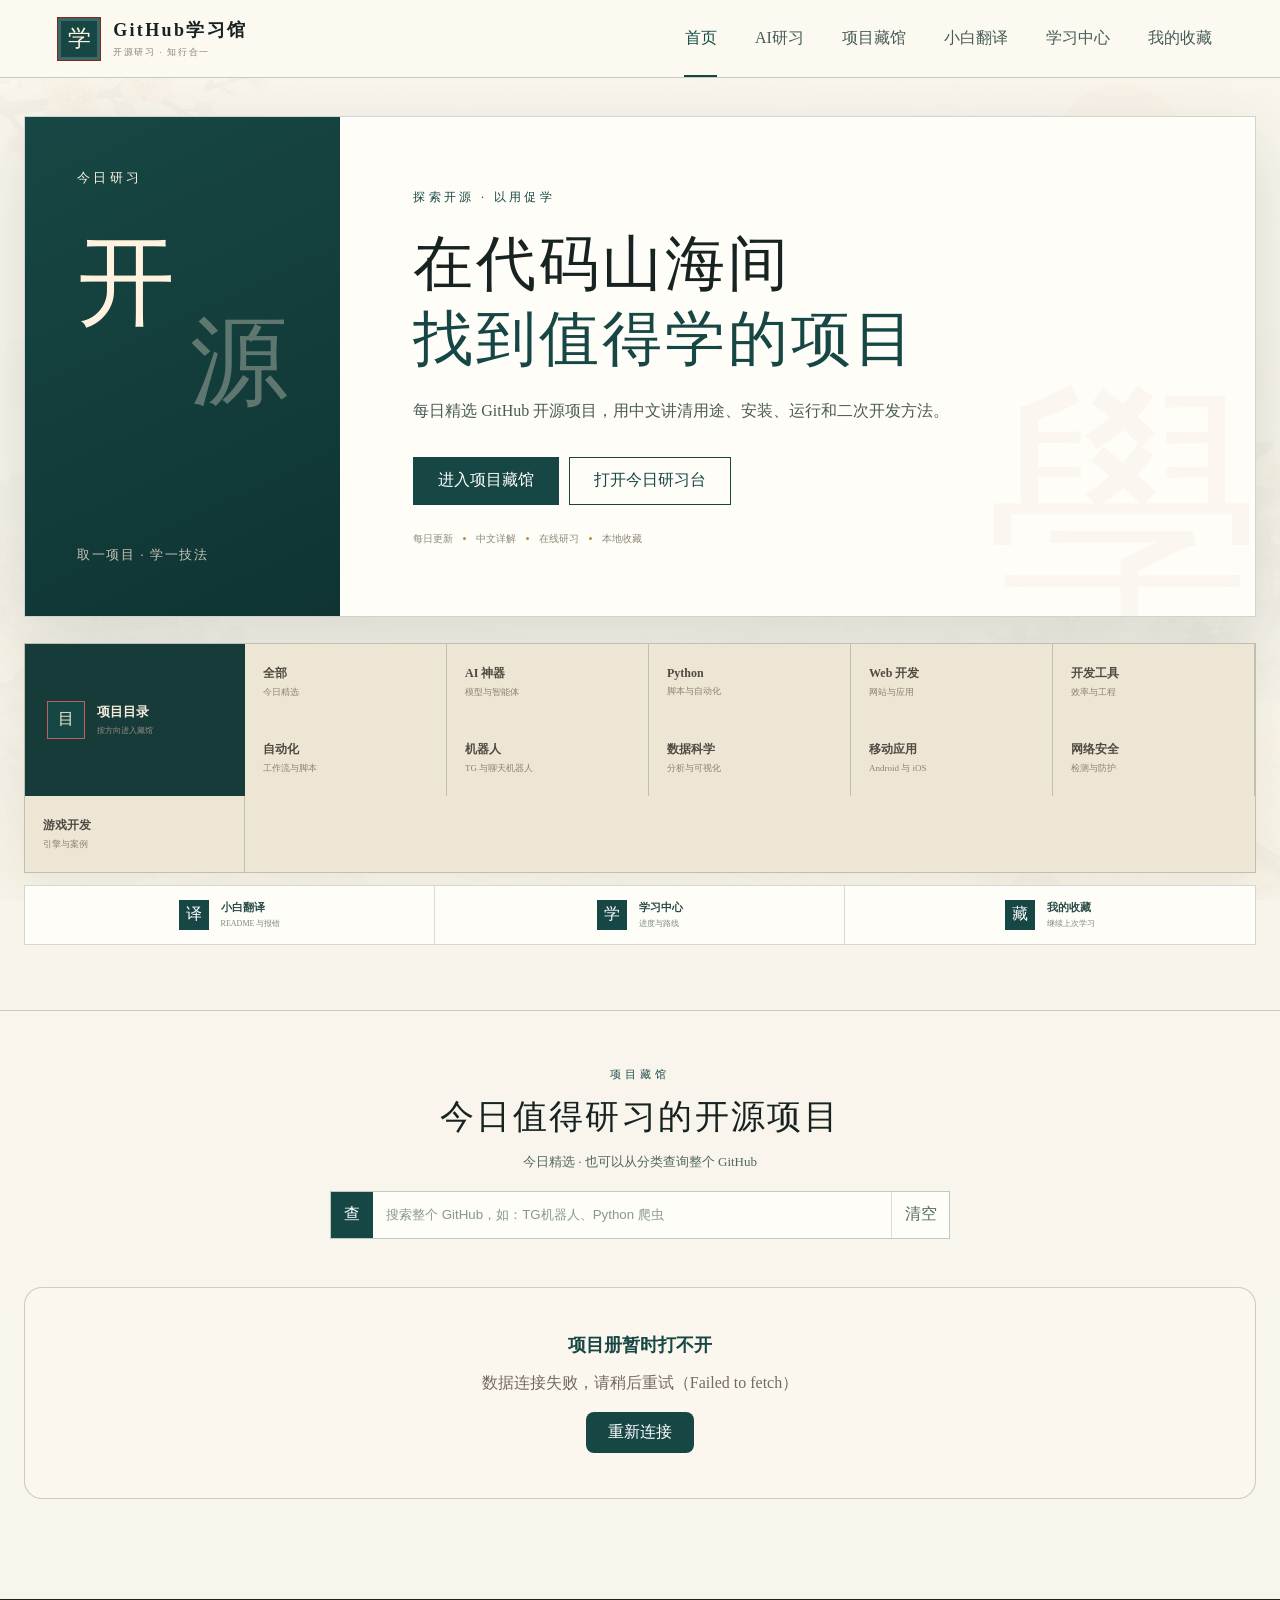
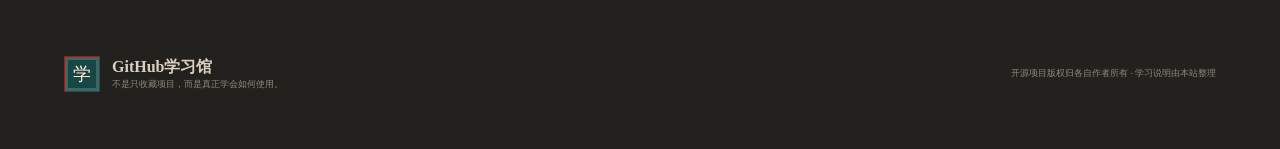
==== commit d953a15c: "Add files via upload" ====
--- a/frontend/index.html
+++ b/frontend/index.html
@@ -27,6 +27,13 @@
     <button onclick="filterCategory('AI');toggleMobileMenu(false)">AI 研习</button>
     <button onclick="filterCategory('Python');toggleMobileMenu(false)">Python</button>
     <button onclick="filterCategory('Web');toggleMobileMenu(false)">Web 开发</button>
+    <button onclick="filterCategory('工具');toggleMobileMenu(false)">开发工具</button>
+    <button onclick="filterCategory('自动化');toggleMobileMenu(false)">自动化</button>
+    <button onclick="filterCategory('机器人');toggleMobileMenu(false)">机器人</button>
+    <button onclick="filterCategory('数据');toggleMobileMenu(false)">数据科学</button>
+    <button onclick="filterCategory('移动');toggleMobileMenu(false)">移动应用</button>
+    <button onclick="filterCategory('安全');toggleMobileMenu(false)">网络安全</button>
+    <button onclick="filterCategory('游戏');toggleMobileMenu(false)">游戏开发</button>
     <button onclick="openTranslator();toggleMobileMenu(false)">小白翻译</button>
     <button onclick="openLearningCenter();toggleMobileMenu(false)">学习中心</button>
     <button onclick="showFavorites();toggleMobileMenu(false)">我的收藏</button>
@@ -51,13 +58,17 @@
       <button onclick="filterCategory('Python')"><b>Python</b><small>脚本与自动化</small></button>
       <button onclick="filterCategory('Web')"><b>Web 开发</b><small>网站与应用</small></button>
       <button onclick="filterCategory('工具')"><b>开发工具</b><small>效率与工程</small></button>
-      <button onclick="openTranslator()"><b>小白翻译</b><small>README 与报错</small></button>
-      <button onclick="openLearningCenter()"><b>学习中心</b><small>进度与路线</small></button>
-      <button onclick="showFavorites()"><b>我的收藏</b><small>继续上次学习</small></button>
+      <button onclick="filterCategory('自动化')"><b>自动化</b><small>工作流与脚本</small></button>
+      <button onclick="filterCategory('机器人')"><b>机器人</b><small>TG 与聊天机器人</small></button>
+      <button onclick="filterCategory('数据')"><b>数据科学</b><small>分析与可视化</small></button>
+      <button onclick="filterCategory('移动')"><b>移动应用</b><small>Android 与 iOS</small></button>
+      <button onclick="filterCategory('安全')"><b>网络安全</b><small>检测与防护</small></button>
+      <button onclick="filterCategory('游戏')"><b>游戏开发</b><small>引擎与案例</small></button>
     </section>
+    <section class="study-utilities" aria-label="学习工具"><button onclick="openTranslator()"><b>译</b><span>小白翻译<small>README 与报错</small></span></button><button onclick="openLearningCenter()"><b>学</b><span>学习中心<small>进度与路线</small></span></button><button onclick="showFavorites()"><b>藏</b><span>我的收藏<small>继续上次学习</small></span></button></section>
 
     <section class="collection-section" id="collection">
-      <header class="collection-heading"><span>项目藏馆</span><h2>今日值得研习的开源项目</h2><p id="collection-note">先看懂，再运行，最后尝试改动一个小功能。</p><label class="project-search"><span>查</span><input id="project-search" type="search" placeholder="搜索项目名、语言、用途或标签" oninput="searchProjects(this.value)"><button onclick="clearProjectSearch()" type="button">清空</button></label></header>
+      <header class="collection-heading"><span>项目藏馆</span><h2>今日值得研习的开源项目</h2><p id="collection-note">今日精选 · 也可以从分类查询整个 GitHub</p><label class="project-search"><span>查</span><input id="project-search" type="search" placeholder="搜索整个 GitHub，如：TG机器人、Python 爬虫" oninput="scheduleProjectSearch(this.value)" onkeydown="if(event.key==='Enter'){event.preventDefault();runGlobalSearch(this.value)}"><button onclick="clearProjectSearch()" type="button">清空</button></label></header>
       <div id="projects"><div class="state-card"><b>正在打开今日项目册…</b><p>正在连接开源数据。</p></div></div>
     </section>
   </main>
--- a/frontend/style.css
+++ b/frontend/style.css
@@ -681,3 +681,10 @@
 /* 上线版：项目搜索与小白报错诊断 */
 .project-search{height:48px;max-width:620px;margin:20px auto 0;display:grid;grid-template-columns:42px minmax(0,1fr) 58px;align-items:center;background:#fffdf8;border:1px solid rgba(23,71,68,.28);text-align:left}.project-search>span{height:100%;display:grid;place-items:center;background:#174744;color:white}.project-search input{height:100%;min-width:0;border:0;background:transparent;padding:0 13px;outline:none;color:#223b37}.project-search input::placeholder{color:#889792}.project-search button{height:100%;border:0;border-left:1px solid rgba(23,71,68,.16);background:transparent;color:#536c66;cursor:pointer}.project-search:focus-within{border-color:#174744;box-shadow:0 0 0 3px rgba(23,71,68,.08)}.diagnosis-result>span{display:inline-block;padding:5px 9px;background:#e7eee9;color:#174744;font-size:9px}.diagnosis-result h3{font-size:22px;color:#174744;margin:10px 0}.diagnosis-result blockquote{margin:10px 0;padding:11px 13px;background:#202b29;color:#dbe5e1;font:10px/1.7 ui-monospace,Consolas,monospace;overflow-wrap:anywhere}.diagnosis-result>b{display:block;font-size:11px;margin:17px 0 8px}.diagnosis-result ol{margin:0;padding-left:24px}.diagnosis-result li{padding:6px 0;color:#465954;font-size:11px;line-height:1.7}.diagnosis-result>div{margin-top:15px;padding:12px 14px;background:#fff0d9;border-left:3px solid #c08a36}.diagnosis-result strong{font-size:10px;color:#8b5d20}.diagnosis-result p{font-size:10px;line-height:1.7;color:#6e5c43;margin:5px 0 0}.translator-actions{flex-wrap:wrap}
 @media(max-width:680px){.project-search{height:44px;margin-top:16px}.translator-actions button{flex:1;padding:0 10px;font-size:10px}}
+
+/* 全站项目分类：十个方向，每类从 GitHub 独立取数 */
+@media(min-width:1051px){.study-ribbon{grid-template-columns:220px repeat(5,1fr);margin-bottom:12px}.study-ribbon>div{grid-row:1/3}.study-ribbon>button{min-height:76px}.study-ribbon>button:nth-of-type(n){display:block}}
+.study-utilities{width:min(1420px,calc(100% - 48px));margin:0 auto 65px;display:grid;grid-template-columns:repeat(3,1fr);border:1px solid rgba(23,71,68,.2);background:#fffdf8}.study-utilities button{min-height:58px;display:flex;align-items:center;justify-content:center;gap:12px;border:0;border-right:1px solid rgba(23,71,68,.18);background:transparent;color:#294b47;cursor:pointer}.study-utilities button:last-child{border-right:0}.study-utilities button:hover{background:#e7eee9}.study-utilities button>b{width:30px;height:30px;display:grid;place-items:center;background:#174744;color:#fff;font-weight:500}.study-utilities span,.study-utilities small{display:block;text-align:left}.study-utilities span{font-size:11px;font-weight:600}.study-utilities small{margin-top:3px;color:#7c8985;font-size:8px;font-weight:400}
+.load-more-wrap{grid-column:1/-1;display:flex;justify-content:center;padding:20px 0 4px}.load-more-wrap button{min-width:220px;height:46px;padding:0 24px;border:1px solid #174744;background:#fffdf8;color:#174744;font-weight:600;cursor:pointer;transition:.2s}.load-more-wrap button:hover{background:#174744;color:#fff}.load-more-wrap button:disabled{opacity:.58;cursor:wait}.search-loading{grid-column:1/-1}
+@media(min-width:681px) and (max-width:1050px){.study-ribbon{grid-template-columns:190px repeat(3,1fr);margin-bottom:12px}.study-ribbon>div{grid-row:1/5}.study-ribbon>button:nth-of-type(n){display:block}.study-utilities{margin-bottom:45px}}
+@media(max-width:680px){.study-ribbon{margin-bottom:10px}.study-ribbon>button:nth-of-type(n){display:block}.study-utilities{width:calc(100% - 20px);margin-bottom:35px;grid-template-columns:1fr}.study-utilities button{border-right:0;border-bottom:1px solid rgba(23,71,68,.14);justify-content:flex-start;padding-left:22px}.load-more-wrap{padding-top:12px}.load-more-wrap button{width:100%}.mobile-catalog-panel.open{max-height:calc(100vh - 66px);overflow:auto}}
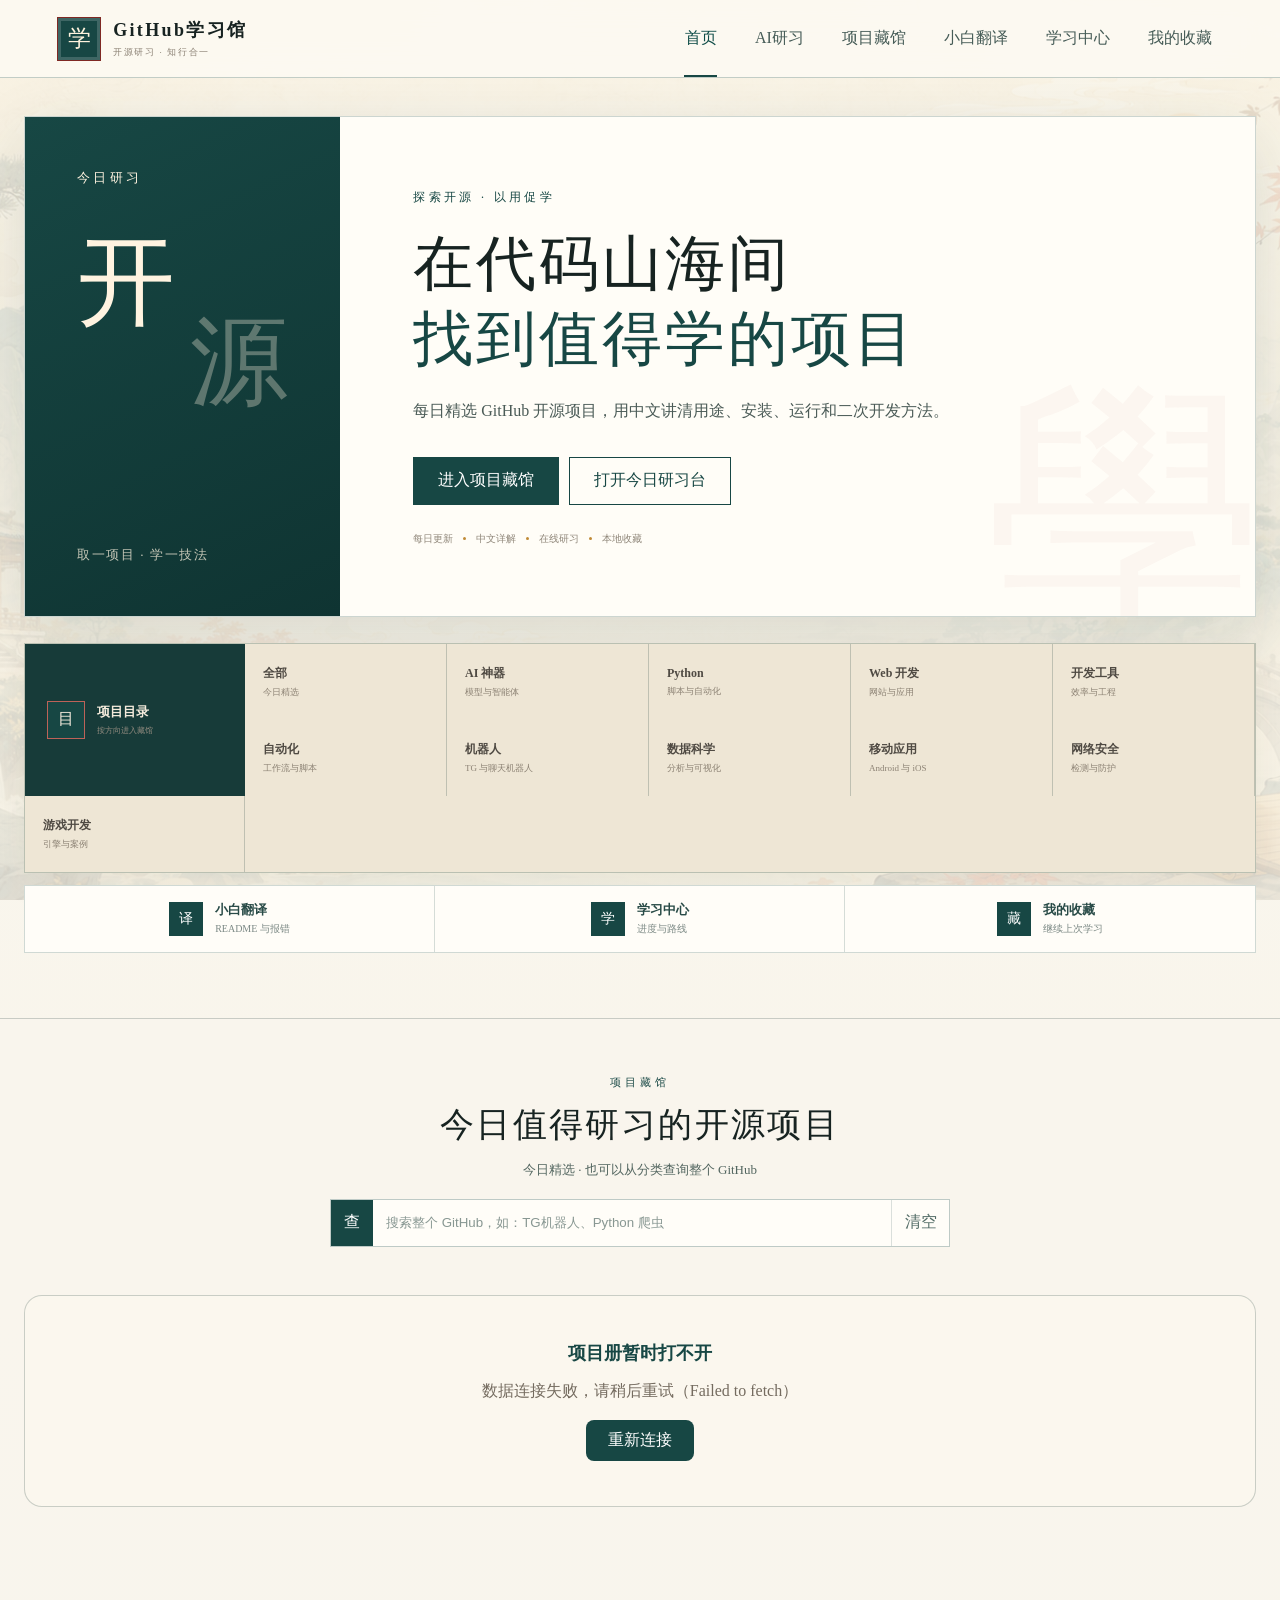
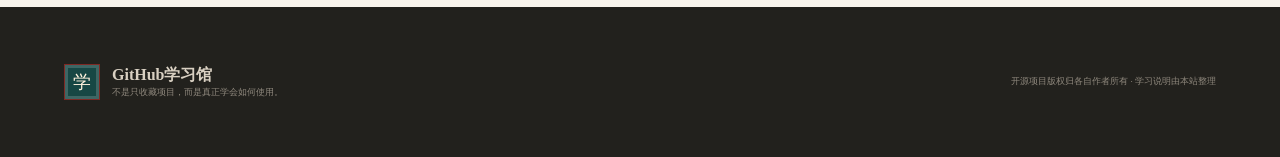
==== commit 0279ce17: "Add files via upload" ====
--- a/frontend/index.html
+++ b/frontend/index.html
@@ -5,7 +5,7 @@
   <meta name="viewport" content="width=device-width,initial-scale=1,viewport-fit=cover">
   <meta name="theme-color" content="#f5efe2">
   <title>GitHub学习馆 · 开源研习书院</title>
-  <link rel="stylesheet" href="style.css">
+  <link rel="stylesheet" href="style.css?v=1.1.2">
 </head>
 <body class="academy-home">
   <header class="academy-header">
@@ -102,6 +102,6 @@
     </section>
   </div>
 
-  <script src="config.js"></script><script src="api-client.js"></script><script src="app.js"></script>
+  <script src="config.js?v=1.1.2"></script><script src="api-client.js?v=1.1.2"></script><script src="app.js?v=1.1.2"></script>
 </body>
 </html>
--- a/frontend/style.css
+++ b/frontend/style.css
@@ -3,7 +3,7 @@
 }
 
 /* V3 · 开源研习书院（首页重设计） */
-.academy-home{--academy-red:#a33d34;--academy-ink:#292621;--academy-gold:#bd8d4f;--academy-line:rgba(83,65,42,.16);background:linear-gradient(rgba(247,242,231,.88),rgba(247,242,231,.94)),url("./chinese-bg.png") center/cover fixed;color:var(--academy-ink);font-family:"Noto Serif SC","Songti SC","Microsoft YaHei",serif}.academy-home button,.academy-home textarea{font:inherit}.academy-header{height:78px;padding:0 max(4vw,28px);display:flex;align-items:center;justify-content:space-between;position:sticky;top:0;z-index:30;background:rgba(249,246,238,.93);backdrop-filter:blur(16px);border-bottom:1px solid var(--academy-line)}.academy-brand{border:0;background:none;display:flex;align-items:center;gap:12px;text-align:left;color:var(--academy-ink);cursor:pointer}.seal{width:44px;height:44px;display:grid;place-items:center;background:var(--academy-red);color:#fff3dd;border:1px solid #7f2924;box-shadow:inset 0 0 0 3px rgba(255,255,255,.17);font-size:23px}.seal.small{width:36px;height:36px;font-size:18px}.academy-brand b,.academy-brand small{display:block}.academy-brand b{font-size:18px;letter-spacing:.13em}.academy-brand small{font-size:9px;color:#8b8173;letter-spacing:.18em;margin-top:4px}.academy-nav{display:flex;gap:4px}.academy-nav button{height:77px;padding:0 17px;border:0;background:none;color:#6c665d;cursor:pointer;position:relative}.academy-nav button:hover,.academy-nav button.active{color:var(--academy-red)}.academy-nav button.active:after{content:"";position:absolute;bottom:0;left:25%;right:25%;height:2px;background:var(--academy-red)}.mobile-catalog{display:none;width:42px;height:42px;border:1px solid var(--academy-line);background:#fbf7ef;font-size:20px}.mobile-catalog-panel{display:none}
+.academy-home{--academy-red:#a33d34;--academy-ink:#292621;--academy-gold:#bd8d4f;--academy-line:rgba(83,65,42,.16);background:linear-gradient(rgba(247,242,231,.88),rgba(247,242,231,.94)),url("./chinese-bg-cartoon.png") center/cover fixed;color:var(--academy-ink);font-family:"Noto Serif SC","Songti SC","Microsoft YaHei",serif}.academy-home button,.academy-home textarea{font:inherit}.academy-header{height:78px;padding:0 max(4vw,28px);display:flex;align-items:center;justify-content:space-between;position:sticky;top:0;z-index:30;background:rgba(249,246,238,.93);backdrop-filter:blur(16px);border-bottom:1px solid var(--academy-line)}.academy-brand{border:0;background:none;display:flex;align-items:center;gap:12px;text-align:left;color:var(--academy-ink);cursor:pointer}.seal{width:44px;height:44px;display:grid;place-items:center;background:var(--academy-red);color:#fff3dd;border:1px solid #7f2924;box-shadow:inset 0 0 0 3px rgba(255,255,255,.17);font-size:23px}.seal.small{width:36px;height:36px;font-size:18px}.academy-brand b,.academy-brand small{display:block}.academy-brand b{font-size:18px;letter-spacing:.13em}.academy-brand small{font-size:9px;color:#8b8173;letter-spacing:.18em;margin-top:4px}.academy-nav{display:flex;gap:4px}.academy-nav button{height:77px;padding:0 17px;border:0;background:none;color:#6c665d;cursor:pointer;position:relative}.academy-nav button:hover,.academy-nav button.active{color:var(--academy-red)}.academy-nav button.active:after{content:"";position:absolute;bottom:0;left:25%;right:25%;height:2px;background:var(--academy-red)}.mobile-catalog{display:none;width:42px;height:42px;border:1px solid var(--academy-line);background:#fbf7ef;font-size:20px}.mobile-catalog-panel{display:none}
 .academy-hero{width:min(1420px,calc(100% - 48px));min-height:480px;margin:38px auto 26px;display:grid;grid-template-columns:315px minmax(0,1fr);background:rgba(250,247,239,.92);border:1px solid rgba(92,70,40,.12);box-shadow:0 24px 70px rgba(66,48,26,.12);overflow:hidden}.hero-seal-panel{background:var(--academy-red);color:#fff3e0;padding:52px;display:flex;flex-direction:column;align-items:flex-start}.hero-seal-panel>span{letter-spacing:.25em;font-size:13px}.hero-seal-panel strong,.hero-seal-panel>b{font-size:98px;font-weight:400;line-height:.82;font-family:Georgia,"Songti SC",serif}.hero-seal-panel strong{margin-top:55px}.hero-seal-panel>b{align-self:flex-end;color:rgba(255,244,224,.32)}.hero-seal-panel small{margin-top:auto;letter-spacing:.12em;color:rgba(255,244,224,.75)}.hero-main{padding:70px 8%;position:relative;overflow:hidden}.hero-main:after{content:"學";position:absolute;right:-10px;bottom:-92px;font-size:280px;color:rgba(163,61,52,.035)}.hero-kicker{color:var(--academy-red);letter-spacing:.28em;font-size:12px}.hero-main h1{font-size:clamp(39px,4.7vw,68px);font-weight:500;line-height:1.25;letter-spacing:.05em;margin:20px 0}.hero-main h1 em{font-style:normal;color:var(--academy-red)}.hero-main>p{max-width:700px;color:#6e675c;font-size:16px;line-height:1.9}.hero-actions{display:flex;gap:10px;margin-top:30px;position:relative;z-index:1}.hero-actions button{min-height:48px;padding:0 24px;cursor:pointer}.primary-ink{border:1px solid var(--academy-red);background:var(--academy-red);color:#fff8eb}.paper-button{border:1px solid var(--academy-red);background:transparent;color:var(--academy-red)}.hero-marks{display:flex;align-items:center;gap:10px;margin-top:27px;color:#8f8679;font-size:10px}.hero-marks i{width:3px;height:3px;border-radius:50%;background:var(--academy-gold)}
 .study-ribbon{width:min(1420px,calc(100% - 48px));margin:0 auto 65px;display:grid;grid-template-columns:230px repeat(6,1fr);background:#efe6d6;border:1px solid var(--academy-line);box-shadow:0 10px 35px rgba(67,48,24,.06)}.study-ribbon>div{display:flex;align-items:center;gap:12px;background:var(--academy-ink);color:#f3eadb;padding:18px 22px}.mini-seal{width:38px;height:38px;display:grid;place-items:center;background:var(--academy-red);border:1px solid #bd6258}.study-ribbon p,.study-ribbon b,.study-ribbon small{display:block;margin:0}.study-ribbon p b{font-size:13px}.study-ribbon small{font-size:8px;margin-top:4px;color:#958d81}.study-ribbon>button{border:0;border-right:1px solid var(--academy-line);background:transparent;text-align:left;padding:18px;cursor:pointer;color:#4f4a43}.study-ribbon>button:hover{background:#e5d8c5;color:var(--academy-red)}.study-ribbon>button b{font-size:12px}.study-ribbon>button small{font-size:9px;color:#8c8274}
 .collection-section{padding:25px 24px 100px;background:rgba(247,242,232,.78);border-top:1px solid var(--academy-line)}.collection-heading{text-align:center;max-width:720px;margin:28px auto 48px}.collection-heading>span{font-size:11px;color:var(--academy-red);letter-spacing:.35em}.collection-heading h2{font-weight:500;font-size:34px;letter-spacing:.07em;margin:12px 0}.collection-heading p{color:#847b6e;font-size:13px}.academy-home #projects{width:min(1280px,100%);max-width:none;margin:0 auto;display:grid;grid-template-columns:repeat(3,minmax(0,1fr));gap:18px}.project-scroll{min-width:0;display:grid;grid-template-columns:68px minmax(0,1fr);background:rgba(252,249,242,.95);border:1px solid var(--academy-line);box-shadow:0 8px 25px rgba(61,45,25,.05);transition:.22s;overflow:hidden}.project-scroll:hover{transform:translateY(-4px);border-color:rgba(163,61,52,.4)}.scroll-index{background:#2c2a25;color:#eee3d3;padding:18px 8px;text-align:center}.scroll-index span,.scroll-index small{display:block}.scroll-index span{font-size:24px;color:#d6ad6e}.scroll-index small{font-size:8px;writing-mode:vertical-rl;letter-spacing:.13em;margin:25px auto 0;color:#aaa195}.scroll-content{padding:22px 20px}.project-title{display:flex;justify-content:space-between;gap:10px}.project-title small{font-size:9px;color:var(--academy-red);letter-spacing:.13em}.project-title h3{font-size:21px;font-weight:500;margin:5px 0;overflow-wrap:anywhere}.project-title>span{font-size:10px;color:#8b7c68;white-space:nowrap}.scroll-content>p{font-size:12px;line-height:1.75;color:#6e675d;min-height:64px}.project-tags{display:flex;gap:5px;flex-wrap:wrap;margin:14px 0}.project-tags span{padding:5px 8px;background:#eee4d4;color:#756b5d;font-size:8px}.study-actions{display:grid;grid-template-columns:1.2fr 1fr 1fr 1fr;gap:5px;margin-top:18px}.study-actions a,.study-actions button{height:35px;border:1px solid var(--academy-line);background:transparent;color:#71675b;display:grid;place-items:center;text-decoration:none;font-size:10px;cursor:pointer}.study-actions .lab-open{background:var(--academy-red);border-color:var(--academy-red);color:#fff7e8}.study-actions .favorite.saved{background:#e7d7c2;color:var(--academy-red)}.academy-home .state-card{grid-column:1/-1;min-height:180px;background:#fbf7ee;border:1px solid var(--academy-line);display:grid;place-items:center;align-content:center;text-align:center;color:#746b5f}.academy-home .state-card b{font-size:18px;color:var(--academy-red)}.academy-home .state-card button{padding:10px 22px;border:0;background:var(--academy-red);color:white}.academy-footer{padding:42px max(5vw,30px);background:#22211d;color:#d9d0c2;display:flex;align-items:center;justify-content:space-between}.academy-footer>div{display:flex;align-items:center;gap:12px}.academy-footer b,.academy-footer small{display:block}.academy-footer small,.academy-footer>p{font-size:9px;color:#8f887d}
@@ -23,7 +23,7 @@
 rgba(244,239,228,.92)
 ),
 
-url("./chinese-bg.png");
+url("./chinese-bg-cartoon.png");
 
 background-size:cover;
 
@@ -664,7 +664,7 @@
 @media(max-width:680px){.translator-card{height:96vh}.translator-card>header{padding:15px}.translator-card>header h2{font-size:18px}.translator-grid{grid-template-columns:1fr;min-height:0}.translator-grid>section{padding:13px}.translator-grid>section:first-child{border-right:0;border-bottom:1px solid var(--academy-line)}.translator-grid textarea{height:220px}.translation-result{height:270px}.glossary span{grid-template-columns:100px 1fr}.translator-card>footer{font-size:8px}}
 
 /* 黛青书院高对比配色 */
-.academy-home{--academy-red:#174744;--academy-ink:#172321;--academy-gold:#c08a36;--academy-line:rgba(26,58,53,.22);background:linear-gradient(rgba(250,247,238,.96),rgba(246,241,229,.97)),url("./chinese-bg.png") center/cover fixed;color:#172321}.academy-header{background:rgba(252,249,241,.97);border-bottom-color:rgba(23,71,68,.25)}.academy-nav button,.academy-nav a{color:#465c57}.academy-nav button:hover,.academy-nav button.active,.academy-nav a:hover{color:#0f4d48}.academy-hero{background:#fffdf7;border-color:rgba(23,71,68,.22);box-shadow:0 22px 65px rgba(26,55,49,.14)}.hero-seal-panel{background:linear-gradient(155deg,#174744,#0f3432)}.hero-main>p,.scroll-content>p{color:#4b5b57}.study-ribbon{background:#eee6d5;border-color:rgba(23,71,68,.24)}.study-ribbon>div,.scroll-index,.study-lab>header,.translator-card>header{background:#173b39}.project-scroll{background:#fffdf8;border-color:rgba(23,71,68,.22);box-shadow:0 9px 28px rgba(26,55,49,.09)}.project-scroll:hover{border-color:#174744;box-shadow:0 16px 38px rgba(26,55,49,.16)}.project-tags span,.guide-workbench article,.glossary span{background:#e7eee9;color:#354d48}.study-actions a,.study-actions button{border-color:rgba(23,71,68,.28);color:#294b47;font-weight:600}.study-actions .lab-open,.translator-actions button,.notes-panel button,.lab-tabs button.active,.primary-ink{background:#174744;border-color:#174744;color:#fff}.paper-button{border-color:#174744;color:#174744;background:#fffdf7}.collection-section{background:rgba(249,246,237,.94)}.collection-heading p{color:#536660}.preview-notice{background:#e4ede8;color:#314c47}.translation-result,.translator-grid textarea,.notes-panel textarea{background:#fffef9;border-color:rgba(23,71,68,.25)}
+.academy-home{--academy-red:#174744;--academy-ink:#172321;--academy-gold:#c08a36;--academy-line:rgba(26,58,53,.22);background:linear-gradient(rgba(250,247,238,.96),rgba(246,241,229,.97)),url("./chinese-bg-cartoon.png") center/cover fixed;color:#172321}.academy-header{background:rgba(252,249,241,.97);border-bottom-color:rgba(23,71,68,.25)}.academy-nav button,.academy-nav a{color:#465c57}.academy-nav button:hover,.academy-nav button.active,.academy-nav a:hover{color:#0f4d48}.academy-hero{background:#fffdf7;border-color:rgba(23,71,68,.22);box-shadow:0 22px 65px rgba(26,55,49,.14)}.hero-seal-panel{background:linear-gradient(155deg,#174744,#0f3432)}.hero-main>p,.scroll-content>p{color:#4b5b57}.study-ribbon{background:#eee6d5;border-color:rgba(23,71,68,.24)}.study-ribbon>div,.scroll-index,.study-lab>header,.translator-card>header{background:#173b39}.project-scroll{background:#fffdf8;border-color:rgba(23,71,68,.22);box-shadow:0 9px 28px rgba(26,55,49,.09)}.project-scroll:hover{border-color:#174744;box-shadow:0 16px 38px rgba(26,55,49,.16)}.project-tags span,.guide-workbench article,.glossary span{background:#e7eee9;color:#354d48}.study-actions a,.study-actions button{border-color:rgba(23,71,68,.28);color:#294b47;font-weight:600}.study-actions .lab-open,.translator-actions button,.notes-panel button,.lab-tabs button.active,.primary-ink{background:#174744;border-color:#174744;color:#fff}.paper-button{border-color:#174744;color:#174744;background:#fffdf7}.collection-section{background:rgba(249,246,237,.94)}.collection-heading p{color:#536660}.preview-notice{background:#e4ede8;color:#314c47}.translation-result,.translator-grid textarea,.notes-panel textarea{background:#fffef9;border-color:rgba(23,71,68,.25)}
 
 /* README 小白导学 */
 .lab-tabs{grid-template-columns:repeat(4,1fr)}.readme-loading{min-height:420px;display:grid;place-items:center;align-content:center;text-align:center;color:#5e716c}.readme-loading b{color:var(--academy-red);font-size:18px}.readme-guide{max-width:900px;margin:auto;display:grid;gap:10px}.readme-overview{display:grid;grid-template-columns:58px 1fr;background:#173b39;color:#f2eadc;padding:18px}.readme-overview>span{font-size:28px;color:#d2a758}.readme-overview small{color:#a9b5b1;font-size:9px}.readme-overview h3{margin:5px 0;font-size:23px}.readme-overview p{margin:0;color:#c4ceca;font-size:11px;line-height:1.75}.readme-columns{display:grid;grid-template-columns:1fr 1fr;gap:8px}.readme-columns article,.readme-commands,.readme-map,.beginner-tasks{padding:15px;background:#e7eee9;border:1px solid rgba(23,71,68,.18)}.readme-columns b,.readme-commands>b,.readme-map>b,.beginner-tasks>b{color:#174744;font-size:11px}.readme-columns p,.readme-commands>p{font-size:10px;line-height:1.75;color:#465a55}.readme-commands{display:grid;gap:7px}.readme-commands>div{display:grid;grid-template-columns:28px minmax(0,1fr) 48px;align-items:stretch;background:#202b29;color:#e8efeb}.readme-commands>div>span{display:grid;place-items:center;background:#174744;color:white;font-size:9px}.readme-commands pre{margin:0;padding:10px;overflow:auto;font-size:10px}.readme-commands button{border:0;border-left:1px solid #43514e;background:transparent;color:#d3aa62;font-size:9px;cursor:pointer}.readme-map>div{display:flex;flex-wrap:wrap;gap:5px;margin-top:9px}.readme-map span{padding:5px 8px;background:#fffdf7;border:1px solid rgba(23,71,68,.15);font-size:8px;color:#4b5d58}.beginner-tasks{display:grid;gap:8px}.beginner-tasks label{font-size:10px;color:#425651}.beginner-tasks input{accent-color:#174744}.readme-actions{display:flex;justify-content:center;gap:8px;padding:8px}.readme-actions button,.readme-actions a{padding:11px 18px;border:1px solid #174744;background:#174744;color:#fff;text-decoration:none;font-size:10px;cursor:pointer}.readme-actions a{background:transparent;color:#174744}
@@ -688,3 +688,17 @@
 .load-more-wrap{grid-column:1/-1;display:flex;justify-content:center;padding:20px 0 4px}.load-more-wrap button{min-width:220px;height:46px;padding:0 24px;border:1px solid #174744;background:#fffdf8;color:#174744;font-weight:600;cursor:pointer;transition:.2s}.load-more-wrap button:hover{background:#174744;color:#fff}.load-more-wrap button:disabled{opacity:.58;cursor:wait}.search-loading{grid-column:1/-1}
 @media(min-width:681px) and (max-width:1050px){.study-ribbon{grid-template-columns:190px repeat(3,1fr);margin-bottom:12px}.study-ribbon>div{grid-row:1/5}.study-ribbon>button:nth-of-type(n){display:block}.study-utilities{margin-bottom:45px}}
 @media(max-width:680px){.study-ribbon{margin-bottom:10px}.study-ribbon>button:nth-of-type(n){display:block}.study-utilities{width:calc(100% - 20px);margin-bottom:35px;grid-template-columns:1fr}.study-utilities button{border-right:0;border-bottom:1px solid rgba(23,71,68,.14);justify-content:flex-start;padding-left:22px}.load-more-wrap{padding-top:12px}.load-more-wrap button{width:100%}.mobile-catalog-panel.open{max-height:calc(100vh - 66px);overflow:auto}}
+
+/* V1.1.1 工具入口稳定样式：防止旧的通用 button 规则覆盖 */
+section.study-utilities{box-sizing:border-box!important;display:grid!important;grid-template-columns:repeat(3,minmax(0,1fr))!important;overflow:hidden!important}
+section.study-utilities>button{appearance:none!important;-webkit-appearance:none!important;width:100%!important;min-width:0!important;min-height:66px!important;margin:0!important;padding:10px 22px!important;display:flex!important;align-items:center!important;justify-content:center!important;gap:12px!important;border:0!important;border-right:1px solid rgba(23,71,68,.18)!important;border-radius:0!important;background:#fffdf8!important;color:#294b47!important;font:inherit!important}
+section.study-utilities>button:last-child{border-right:0!important}
+section.study-utilities>button:hover{background:#e7eee9!important}
+section.study-utilities>button>b{flex:0 0 34px!important;width:34px!important;height:34px!important;display:grid!important;place-items:center!important;background:#174744!important;color:#fff!important;font-size:14px!important}
+section.study-utilities>button>span{min-width:0!important;display:block!important;font-size:13px!important;line-height:1.25!important}
+section.study-utilities>button>span>small{display:block!important;margin-top:5px!important;color:#7c8985!important;font-size:10px!important;white-space:normal!important}
+@media(max-width:680px){section.study-utilities{grid-template-columns:1fr!important}section.study-utilities>button{justify-content:flex-start!important;border-right:0!important;border-bottom:1px solid rgba(23,71,68,.16)!important}section.study-utilities>button:last-child{border-bottom:0!important}}
+
+/* V1.1.2 国风卡通背景：中央保持浅色，四周山水清晰可见 */
+.academy-home{background:linear-gradient(rgba(250,247,238,.80),rgba(246,241,229,.89)),url("./chinese-bg-cartoon.png") center top/cover fixed!important}
+@media(max-width:680px){.academy-home{background-attachment:scroll!important;background-position:center top!important}}
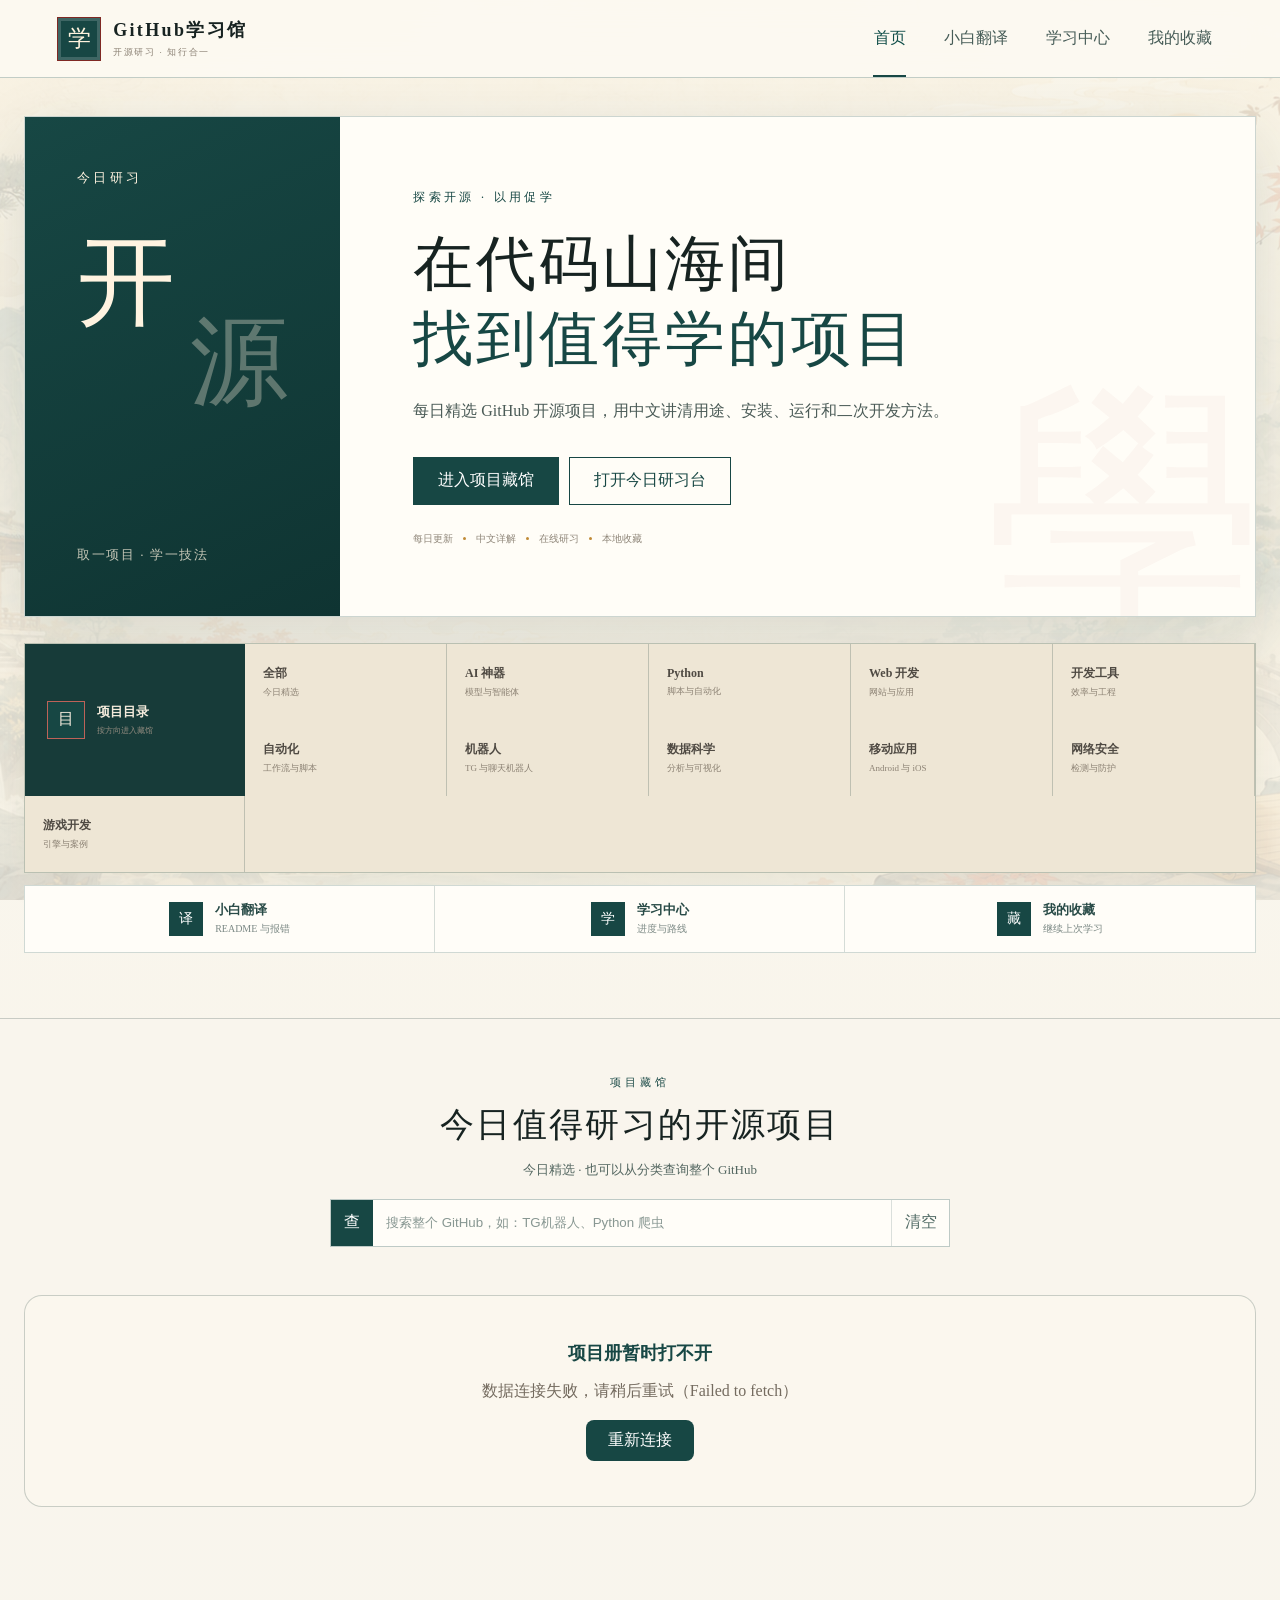
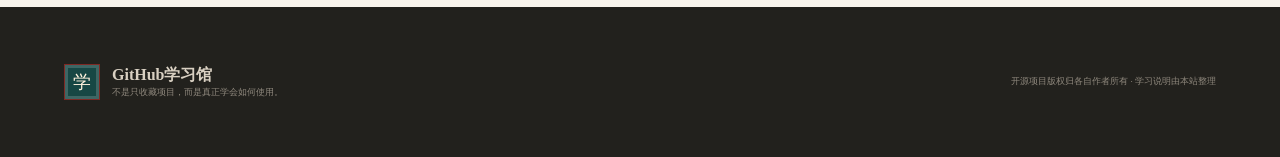
==== commit ea82cf87: "Add files via upload" ====
--- a/frontend/index.html
+++ b/frontend/index.html
@@ -5,7 +5,7 @@
   <meta name="viewport" content="width=device-width,initial-scale=1,viewport-fit=cover">
   <meta name="theme-color" content="#f5efe2">
   <title>GitHub学习馆 · 开源研习书院</title>
-  <link rel="stylesheet" href="style.css?v=1.1.2">
+  <link rel="stylesheet" href="style.css?v=1.1.3">
 </head>
 <body class="academy-home">
   <header class="academy-header">
@@ -14,8 +14,6 @@
     </button>
     <nav class="academy-nav">
       <button class="active" onclick="showAll()">首页</button>
-      <button onclick="filterCategory('AI')">AI研习</button>
-      <button onclick="scrollProjects()">项目藏馆</button>
       <button onclick="openTranslator()">小白翻译</button>
       <button onclick="openLearningCenter()">学习中心</button>
       <button onclick="showFavorites()">我的收藏</button>
@@ -102,6 +100,6 @@
     </section>
   </div>
 
-  <script src="config.js?v=1.1.2"></script><script src="api-client.js?v=1.1.2"></script><script src="app.js?v=1.1.2"></script>
+  <script src="config.js?v=1.1.3"></script><script src="api-client.js?v=1.1.3"></script><script src="app.js?v=1.1.3"></script>
 </body>
 </html>
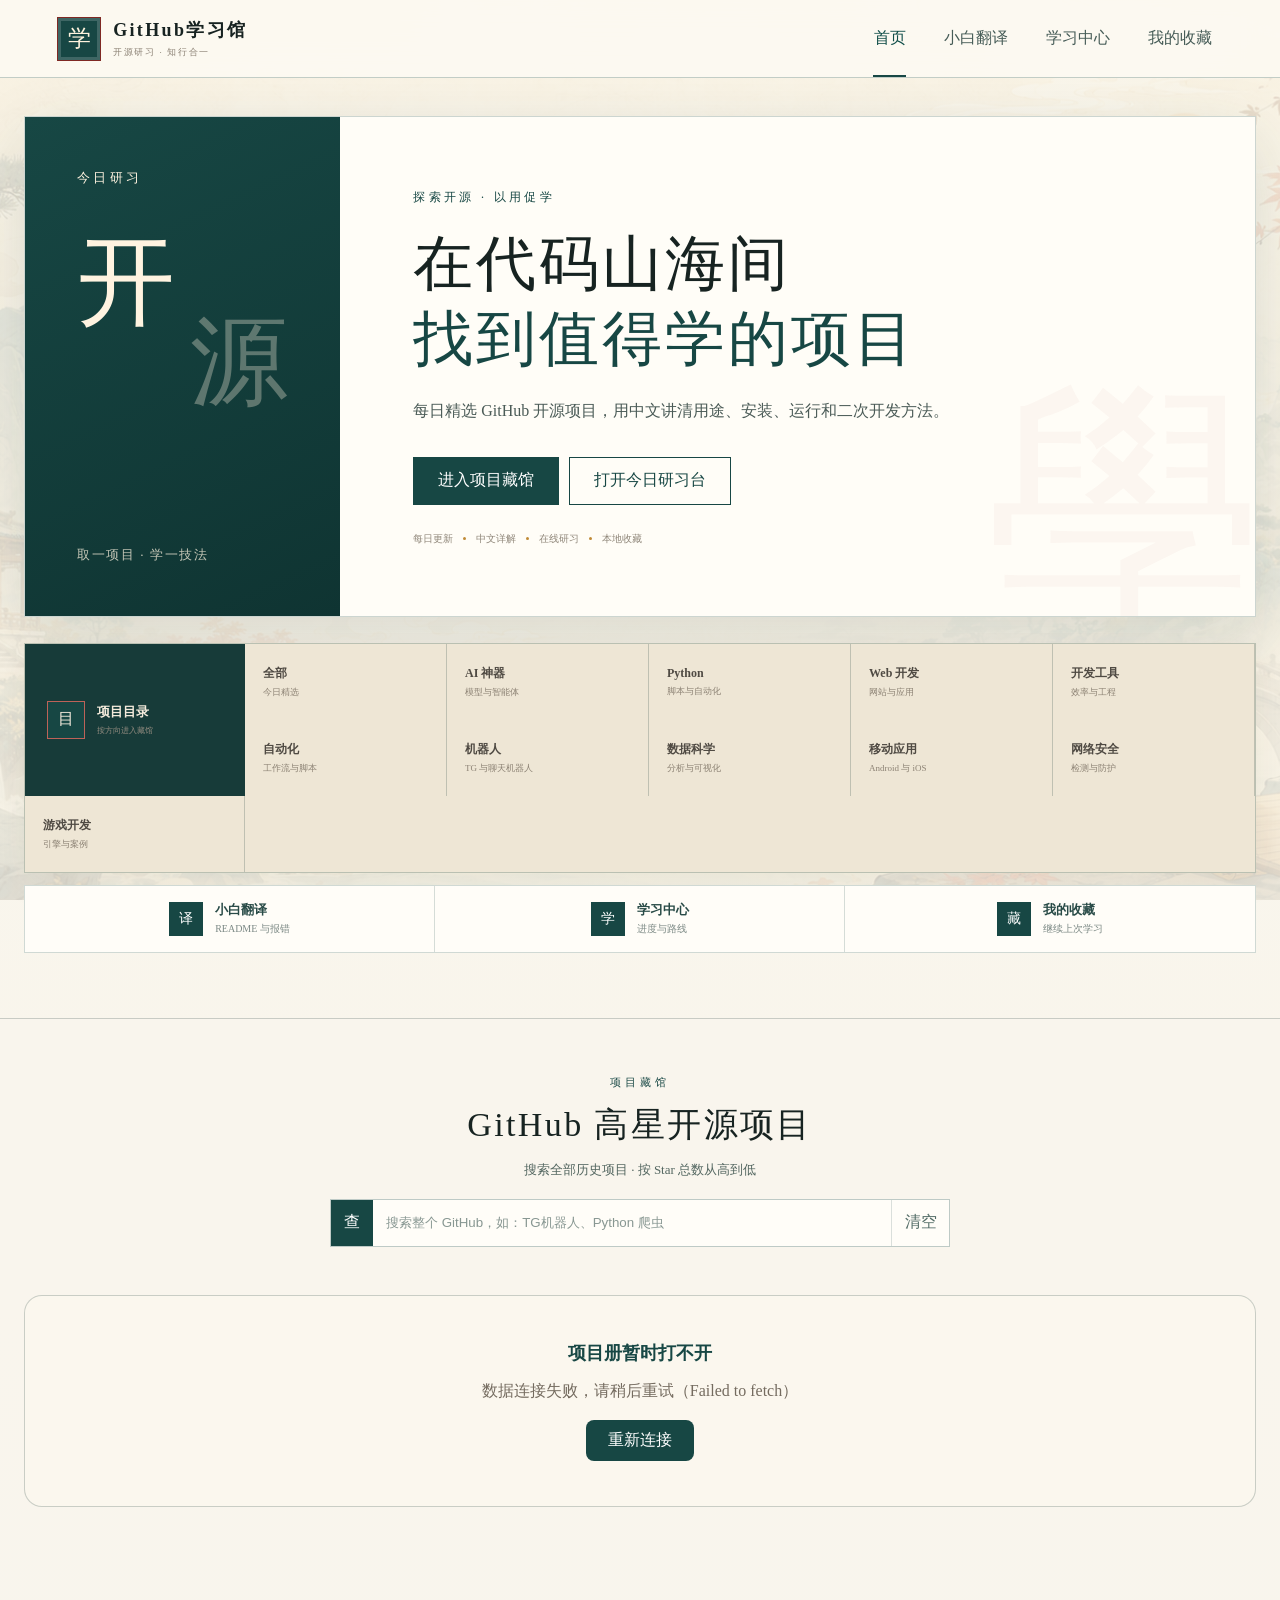
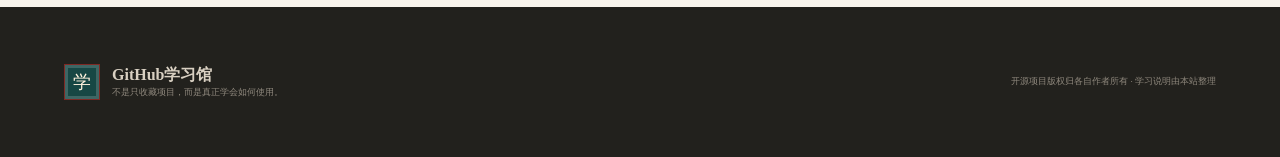
==== commit fa117883: "Add files via upload" ====
--- a/frontend/index.html
+++ b/frontend/index.html
@@ -66,7 +66,7 @@
     <section class="study-utilities" aria-label="学习工具"><button onclick="openTranslator()"><b>译</b><span>小白翻译<small>README 与报错</small></span></button><button onclick="openLearningCenter()"><b>学</b><span>学习中心<small>进度与路线</small></span></button><button onclick="showFavorites()"><b>藏</b><span>我的收藏<small>继续上次学习</small></span></button></section>
 
     <section class="collection-section" id="collection">
-      <header class="collection-heading"><span>项目藏馆</span><h2>今日值得研习的开源项目</h2><p id="collection-note">今日精选 · 也可以从分类查询整个 GitHub</p><label class="project-search"><span>查</span><input id="project-search" type="search" placeholder="搜索整个 GitHub，如：TG机器人、Python 爬虫" oninput="scheduleProjectSearch(this.value)" onkeydown="if(event.key==='Enter'){event.preventDefault();runGlobalSearch(this.value)}"><button onclick="clearProjectSearch()" type="button">清空</button></label></header>
+      <header class="collection-heading"><span>项目藏馆</span><h2>GitHub 高星开源项目</h2><p id="collection-note">搜索全部历史项目 · 按 Star 总数从高到低</p><label class="project-search"><span>查</span><input id="project-search" type="search" placeholder="搜索整个 GitHub，如：TG机器人、Python 爬虫" oninput="scheduleProjectSearch(this.value)" onkeydown="if(event.key==='Enter'){event.preventDefault();runGlobalSearch(this.value)}"><button onclick="clearProjectSearch()" type="button">清空</button></label></header>
       <div id="projects"><div class="state-card"><b>正在打开今日项目册…</b><p>正在连接开源数据。</p></div></div>
     </section>
   </main>
